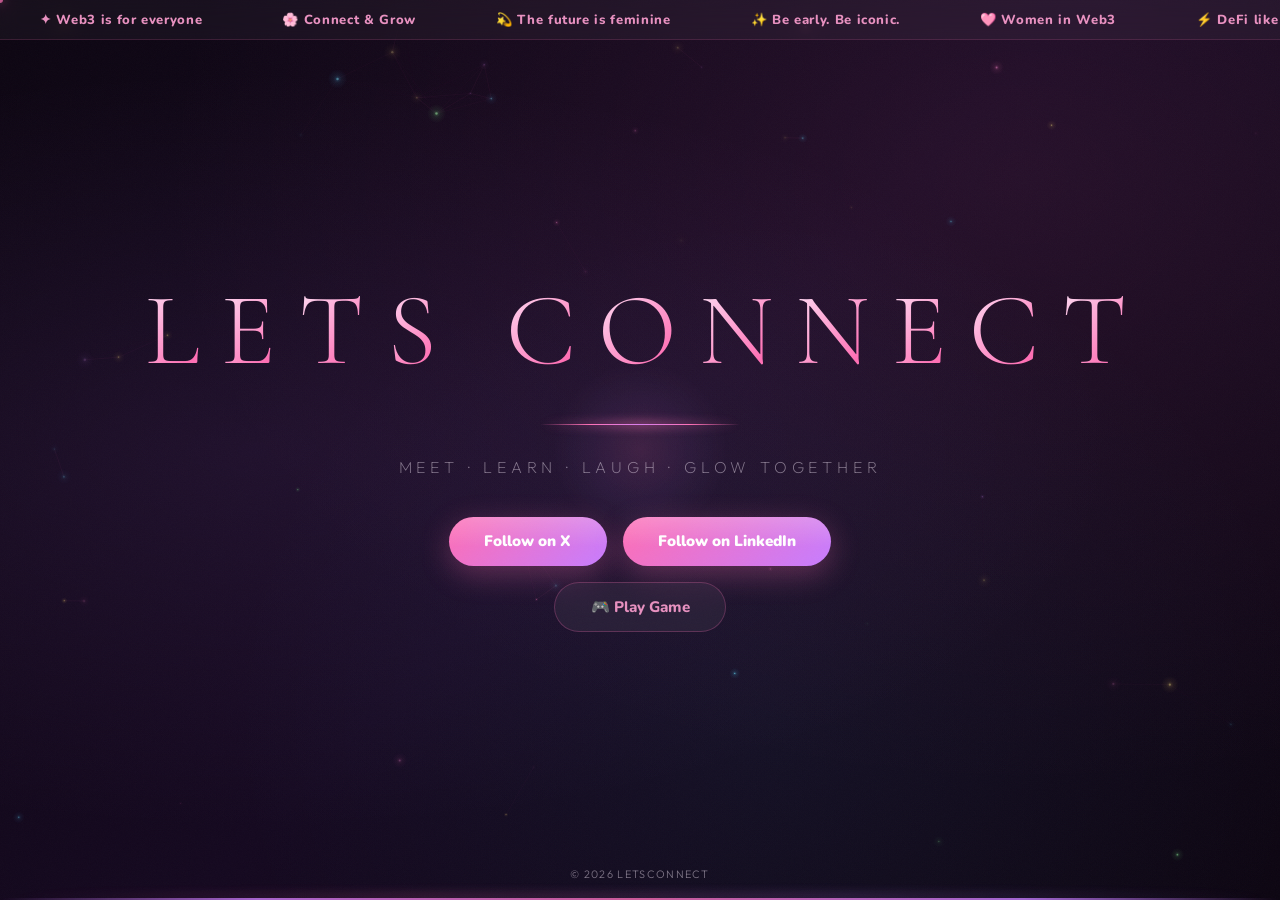
==== index.html @ 7c8306b0 "Add files via upload" ====
<!DOCTYPE html>
<html lang="en">
<head>
  <meta charset="UTF-8">
  <meta name="viewport" content="width=device-width, initial-scale=1.0">
  <title>LetsConnect — Meet, Learn, Laugh & Glow Together</title>
  <link rel="preconnect" href="https://fonts.googleapis.com">
  <link rel="preconnect" href="https://fonts.gstatic.com" crossorigin>
  <!-- Sadece kullanılan weight'ler yükleniyor: 12 → 6 font dosyası -->
  <link href="https://fonts.googleapis.com/css2?family=Cormorant+Garamond:wght@300;600&family=Nunito:wght@800;900&family=Outfit:wght@200;300&display=swap" rel="stylesheet">

  <link rel="icon" type="image/png" href="./favicon.png">
  <link rel="stylesheet" href="style.css">
</head>
<body>

<div class="cursor-glow" id="cursorGlow"></div>
<div class="cursor-dot" id="cursorDot"></div>

<div id="welcome-ticker"><div id="ticker-inner"></div></div>

<div class="bg-layer"></div>
<canvas class="particle-canvas" id="particleCanvas"></canvas>
<div class="grain-overlay"></div>

<div class="main-content">
  <div class="main-text" id="mainText" aria-label="Lets Connect"></div>
  <div class="divider"></div>
  <p class="tagline">Meet · Learn · Laugh · Glow Together</p>

  <div class="buttons-row">
    <a href="https://x.com/Letsconnectco" target="_blank" rel="noopener noreferrer" class="btn-main">Follow on X</a>
    <a href="https://www.linkedin.com/company/letsconnectco/" target="_blank" rel="noopener noreferrer" class="btn-main">Follow on LinkedIn</a>
  </div>

  <div class="buttons-row" style="margin-top:1rem;">
    <button class="btn-ghost" onclick="openGame()">🎮 Play Game</button>
  </div>


</div>

<div class="bottom-accent"></div>
<div class="footer">© 2026 LetsConnect</div>

<div class="popup-overlay" id="popupOverlay">
  <div class="popup-box" id="popupBox">
    <div class="popup-corner tl"></div>
    <div class="popup-corner tr"></div>
    <div class="popup-corner bl"></div>
    <div class="popup-corner br"></div>
    <div class="popup-initial" id="popupInitial"></div>
    <div class="popup-text" id="popupText"></div>
    <div class="popup-hint">click anywhere to close</div>
    <div class="popup-timer" id="popupTimer"></div>
  </div>
</div>


<!-- GAME MODAL -->
<div id="game-modal" style="display:none;position:fixed;inset:0;z-index:10000;background:rgba(0,0,0,0.95);backdrop-filter:blur(10px);align-items:center;justify-content:center;">
  <button onclick="closeGame()" style="position:absolute;top:1.5rem;right:1.5rem;background:rgba(255,110,180,0.15);border:1px solid rgba(255,110,180,0.3);color:#fff;width:44px;height:44px;border-radius:50%;font-size:1.2rem;cursor:pointer;z-index:10001;transition:background 0.2s;" onmouseover="this.style.background='rgba(255,110,180,0.4)'" onmouseout="this.style.background='rgba(255,110,180,0.15)'">✕</button>
  <iframe id="game-iframe" loading="lazy" style="border:none;border-radius:20px;box-shadow:0 0 60px rgba(255,110,180,0.2);width:420px;height:680px;max-width:95vw;max-height:90vh;"></iframe>
</div>

<script src="script.js" defer></script>

</body>
</html>
---- style.css ----
*, *::before, *::after { margin:0; padding:0; box-sizing:border-box; }

:root {
  --pink: #FF6EB4;
  --pink-glow: rgba(255,110,180,0.6);
  --purple: #C77DFF;
  --dark: #0d0612;
  --text: #fdf0ff;
  --text-dim: rgba(253,240,255,0.45);
}

html {
  height: 100%;
  /* iOS Safari bounce scroll engelle, layout kır */
  overscroll-behavior: none;
}

body {
  width: 100%; height: 100%;
  overflow: hidden;
  background: var(--dark);
  cursor: none;
  /* iOS Safari: tam yükseklik garantisi */
  min-height: 100dvh;
}

/* CURSOR */
.cursor-glow {
  position:fixed; width:175px; height:175px;
  border-radius:50%; pointer-events:none; z-index:100;
  background: radial-gradient(circle, rgba(255,110,180,0.12) 0%, rgba(199,125,255,0.05) 40%, transparent 70%);
  transform:translate(-50%,-50%);
  mix-blend-mode:screen;
}
.cursor-dot {
  position:fixed; width:6px; height:6px;
  border-radius:50%; pointer-events:none; z-index:101;
  background: var(--pink);
  transform:translate(-50%,-50%);
  box-shadow: 0 0 10px var(--pink-glow), 0 0 20px rgba(255,110,180,0.3);
}

/* TICKER */
#welcome-ticker {
  position:fixed; top:0; left:0; right:0;
  z-index:999; overflow:hidden; padding:10px 0;
  background:rgba(255,255,255,0.04);
  backdrop-filter:blur(10px);
  border-bottom:1px solid rgba(255,110,180,0.15);
  pointer-events:none;
}
#ticker-inner {
  display:inline-flex; white-space:nowrap;
  animation: tickerScroll 40s linear infinite;
  font-family:'Nunito',sans-serif; font-weight:800;
  font-size:0.82rem; letter-spacing:0.05em; color:#e891c0;
}
@keyframes tickerScroll {
  from { transform:translateX(0); }
  to   { transform:translateX(-50%); }
}

/* BACKGROUND */
.bg-layer {
  position:fixed; inset:0; z-index:0;
  background:
    radial-gradient(ellipse at 20% 50%, rgba(199,125,255,0.08) 0%, transparent 60%),
    radial-gradient(ellipse at 80% 20%, rgba(255,110,180,0.08) 0%, transparent 60%),
    radial-gradient(ellipse at 60% 80%, rgba(79,195,247,0.05) 0%, transparent 50%),
    linear-gradient(135deg, #0d0612 0%, #150920 50%, #0d0612 100%);
}
.grain-overlay {
  position:fixed; inset:0; z-index:5; pointer-events:none; opacity:0.025;
  background-image:url("data:image/svg+xml,%3Csvg viewBox='0 0 256 256' xmlns='http://www.w3.org/2000/svg'%3E%3Cfilter id='noise'%3E%3CfeTurbulence type='fractalNoise' baseFrequency='0.9' numOctaves='4' stitchTiles='stitch'/%3E%3C/filter%3E%3Crect width='100%25' height='100%25' filter='url(%23noise)'/%3E%3C/svg%3E");
  background-size:200px;
}
.particle-canvas {
  position:fixed; inset:0; z-index:2; pointer-events:none;
}

/* MAIN */
.main-content {
  position:relative; z-index:3;
  display:flex; flex-direction:column;
  align-items:center; justify-content:center;
  width:100%; height:100%; min-height:100dvh;
  padding:2rem;
}

/* LOGO */
.logo-container {
  margin-bottom:3.5rem;
  opacity:0;
  animation: logoFadeIn 2.5s cubic-bezier(0.23,1,0.32,1) 0.3s forwards;
  position:relative; overflow:hidden;
}
.logo-placeholder {
  font-family:'Cormorant Garamond',serif;
  font-weight:300;
  font-size:clamp(1.2rem,3vw,2rem);
  letter-spacing:0.5em;
  text-transform:uppercase;
  background: linear-gradient(135deg, #fdf0ff 0%, #FF6EB4 30%, #fdf0ff 60%, #C77DFF 100%);
  background-size:300% 300%;
  -webkit-background-clip:text; background-clip:text;
  -webkit-text-fill-color:transparent;
  animation: shimmer 6s linear infinite;
  filter: drop-shadow(0 0 30px rgba(255,110,180,0.25));
}
.logo-container::after {
  content:'';
  position:absolute; top:-50%; left:-80%; width:60%; height:200%;
  background: linear-gradient(105deg, transparent 40%, rgba(255,255,255,0.08) 50%, transparent 60%);
  animation: logoShine 6s ease-in-out 3s infinite;
  pointer-events:none;
}
@keyframes logoFadeIn {
  0%   { opacity:0; transform:translateY(-30px) scale(0.9); filter:blur(10px); }
  100% { opacity:1; transform:translateY(0) scale(1); filter:blur(0); }
}
@keyframes logoShine {
  0%,100% { left:-80%; }
  40%,60%  { left:150%; }
}
@keyframes shimmer {
  0%   { background-position:100% 100%; }
  100% { background-position:0% 0%; }
}

/* MAIN TEXT */
.main-text {
  display:flex; gap:clamp(0.3rem,1.2vw,0.9rem);
  margin-bottom:2rem;
  perspective:800px;
}
.main-letter {
  font-family:'Cormorant Garamond',serif;
  font-weight:300;
  font-size:clamp(2.8rem,8vw,7rem);
  letter-spacing:0.08em;
  color:transparent;
  opacity:0;
  transform:translateY(60px) rotateX(50deg) scale(0.5);
  animation: letterReveal 1s cubic-bezier(0.23,1,0.32,1) forwards,
             shimmer 6s linear infinite paused;
  position:relative; cursor:none; will-change:transform;
  transition: transform 0.2s cubic-bezier(0.23,1,0.32,1), text-shadow 0.3s ease;
  background: linear-gradient(135deg, #fdf0ff 0%, #FF6EB4 25%, #fdf0ff 50%, #C77DFF 75%, #fdf0ff 100%);
  background-size:300% 300%;
  -webkit-background-clip:text; background-clip:text;
  -webkit-text-fill-color:transparent;
}
.main-letter.space { width:clamp(0.8rem,3vw,2rem); }
@keyframes letterReveal {
  0%   { opacity:0; transform:translateY(60px) rotateX(50deg) scale(0.5); filter:blur(12px); }
  100% { opacity:1; transform:translateY(0) rotateX(0) scale(1); filter:blur(0); }
}
.letter-revealed {
  opacity:1; transform:translateY(0) rotateX(0) scale(1); filter:blur(0);
  animation: shimmer 6s linear infinite !important;
}
.letter-hover {
  -webkit-text-fill-color: #fdf0ff !important;
  text-shadow: 0 0 30px var(--pink-glow), 0 0 60px rgba(199,125,255,0.4), 0 0 100px rgba(255,110,180,0.2);
}

/* DIVIDER */
.divider {
  width:0; height:1px;
  background: linear-gradient(90deg, transparent, var(--pink), var(--purple), var(--pink), transparent);
  margin-bottom:2rem;
  animation: dividerExpand 1.5s cubic-bezier(0.23,1,0.32,1) 2.6s forwards;
  position:relative;
}
.divider::after {
  content:''; position:absolute; inset:-4px 0;
  background: linear-gradient(90deg, transparent, var(--pink-glow), transparent);
  filter:blur(4px); opacity:0;
  animation: dividerGlow 1.5s ease 2.8s forwards;
}
@keyframes dividerExpand { to { width:clamp(80px,18vw,200px); } }
@keyframes dividerGlow   { to { opacity:0.6; } }

/* TAGLINE */
.tagline {
  font-family:'Outfit',sans-serif; font-weight:200;
  font-size:clamp(0.75rem,1.5vw,1rem);
  color:var(--text-dim); letter-spacing:0.3em;
  text-transform:uppercase;
  opacity:0; transform:translateY(20px);
  animation: fadeUp 1.8s cubic-bezier(0.23,1,0.32,1) 3s forwards;
  margin-bottom:2.5rem;
}
@keyframes fadeUp { to { opacity:1; transform:translateY(0); } }

/* BUTTONS */
.buttons-row {
  display:flex; gap:1rem; flex-wrap:wrap; justify-content:center;
  opacity:0; transform:translateY(20px);
  animation: fadeUp 1.8s cubic-bezier(0.23,1,0.32,1) 3.5s forwards;
}
.btn-main {
  background: linear-gradient(135deg, #FF6EB4, #C77DFF);
  color:#fff; padding:0.9rem 2.2rem;
  border-radius:100px;
  font-family:'Nunito',sans-serif; font-weight:900; font-size:0.95rem;
  text-decoration:none; border:none; cursor:pointer;
  box-shadow: 0 8px 30px rgba(255,110,180,0.3);
  transition: transform 0.2s, box-shadow 0.2s;
  position:relative; overflow:hidden;
}
.btn-main::after {
  content:''; position:absolute; inset:0; border-radius:100px;
  background: linear-gradient(180deg, rgba(255,255,255,0.2) 0%, transparent 60%);
}
.btn-main:hover {
  transform:scale(1.06) translateY(-2px);
  box-shadow: 0 16px 40px rgba(255,110,180,0.45);
}


/* GHOST BUTTON */
.btn-ghost {
  background: rgba(255,255,255,0.05);
  backdrop-filter:blur(10px);
  color: #e891c0; padding:0.9rem 2.2rem;
  border-radius:100px; border:1px solid rgba(255,110,180,0.25);
  font-family:'Nunito',sans-serif; font-weight:800; font-size:0.95rem;
  cursor:pointer;
  transition: transform 0.2s, background 0.2s, border-color 0.2s;
}
.btn-ghost:hover {
  transform:scale(1.06) translateY(-2px);
  background:rgba(255,110,180,0.1);
  border-color:rgba(255,110,180,0.5);
}

/* WHO WE ARE */
.who-we-are {
  max-width:420px;
  margin-top:0.5rem;
  opacity:0; transform:translateY(20px);
  animation: fadeUp 1.8s cubic-bezier(0.23,1,0.32,1) 4s forwards;
  text-align:center;
}
.who-divider {
  width:30px; height:1px;
  background:linear-gradient(90deg,transparent,rgba(255,110,180,0.4),transparent);
  margin:0 auto 1.2rem;
}
.who-text {
  font-family:'Outfit',sans-serif; font-weight:300;
  font-size:clamp(0.78rem,1.4vw,0.9rem);
  color:rgba(253,240,255,0.4);
  line-height:1.9; letter-spacing:0.04em;
}

/* SOCIALS */
.socials {
  display:flex; gap:0.8rem; justify-content:center; margin-top:2rem;
  opacity:0; transform:translateY(20px);
  animation: fadeUp 1.8s cubic-bezier(0.23,1,0.32,1) 4.5s forwards;
}
.social-icon {
  width:40px; height:40px; border-radius:50%;
  background:rgba(255,255,255,0.05);
  backdrop-filter:blur(10px);
  border:1px solid rgba(255,110,180,0.2);
  display:flex; align-items:center; justify-content:center;
  color:#e891c0; text-decoration:none;
  transition:transform 0.2s, background 0.2s, box-shadow 0.2s;
}
.social-icon svg { width:16px; height:16px; }
.social-icon:hover {
  transform:scale(1.15) translateY(-3px);
  background:rgba(255,110,180,0.15);
  box-shadow:0 6px 20px rgba(255,110,180,0.3);
}

/* BOTTOM ACCENT */
.bottom-accent {
  position:fixed; bottom:0; left:0; right:0;
  height:2px; z-index:6;
  background: linear-gradient(90deg, transparent 0%, #C77DFF 20%, #FF6EB4 50%, #C77DFF 80%, transparent 100%);
  opacity:0; animation: fadeIn 2s ease 3.8s forwards;
}
.bottom-accent::after {
  content:''; position:absolute; inset:-3px 0 0 0;
  background: linear-gradient(90deg, transparent, rgba(255,110,180,0.4), rgba(199,125,255,0.4), transparent);
  filter:blur(6px);
}
@keyframes fadeIn { to { opacity:0.8; } }

/* FOOTER */
.footer {
  position:fixed; bottom:1.2rem; left:50%; transform:translateX(-50%);
  z-index:6; color:var(--text-dim); font-family:'Outfit',sans-serif;
  font-size:0.68rem; letter-spacing:0.12em; text-transform:uppercase;
  font-weight:300; white-space:nowrap;
}

/* POPUP */
.popup-overlay {
  position:fixed; inset:0; z-index:200;
  display:flex; align-items:center; justify-content:center;
  background:rgba(13,6,18,0); pointer-events:none;
  transition:background 0.4s ease;
}
.popup-overlay.active {
  pointer-events:auto;
  background:rgba(13,6,18,0.7);
  backdrop-filter:blur(8px);
}
.popup-overlay.closing {
  background:rgba(13,6,18,0);
  backdrop-filter:blur(0);
}
.popup-box {
  position:relative; max-width:460px; width:90%;
  padding:2.5rem 2.5rem 2rem; border-radius:20px;
  background: linear-gradient(135deg, rgba(30,12,45,0.95) 0%, rgba(20,8,35,0.98) 100%);
  border:1px solid rgba(255,110,180,0.2);
  box-shadow: 0 0 60px rgba(255,110,180,0.1), 0 25px 60px rgba(0,0,0,0.6), inset 0 1px 0 rgba(255,255,255,0.05);
  opacity:0; transform:translateY(30px) scale(0.9);
  transition: opacity 0.5s cubic-bezier(0.23,1,0.32,1), transform 0.5s cubic-bezier(0.23,1,0.32,1);
}
.popup-overlay.active .popup-box  { opacity:1; transform:translateY(0) scale(1); }
.popup-overlay.closing .popup-box { opacity:0; transform:translateY(-20px) scale(0.95); }
.popup-box::before {
  content:''; position:absolute; top:0; left:10%; right:10%; height:1px;
  background: linear-gradient(90deg, transparent, #FF6EB4, transparent);
}
.popup-corner {
  position:absolute; width:18px; height:18px;
  border-color:rgba(255,110,180,0.3); border-style:solid; opacity:0.6;
}
.popup-corner.tl { top:8px; left:8px;   border-width:1px 0 0 1px; }
.popup-corner.tr { top:8px; right:8px;  border-width:1px 1px 0 0; }
.popup-corner.bl { bottom:8px; left:8px;  border-width:0 0 1px 1px; }
.popup-corner.br { bottom:8px; right:8px; border-width:0 1px 1px 0; }
.popup-initial {
  font-family:'Cormorant Garamond',serif; font-weight:600;
  font-size:clamp(3.5rem,8vw,5rem); line-height:1; margin-bottom:0.8rem;
  background: linear-gradient(135deg, #fdf0ff 0%, #FF6EB4 40%, #fdf0ff 70%, #C77DFF 100%);
  background-size:200% 200%;
  -webkit-background-clip:text; background-clip:text; -webkit-text-fill-color:transparent;
  animation: shimmerPop 3s ease infinite;
}
@keyframes shimmerPop {
  0%,100% { background-position:0% 50%; }
  50%      { background-position:100% 50%; }
}
.popup-text {
  font-family:'Outfit',sans-serif; font-weight:300;
  font-size:clamp(0.95rem,2.5vw,1.15rem);
  color:var(--text); line-height:1.8; letter-spacing:0.02em; margin-bottom:1.5rem;
}
.popup-hint {
  font-family:'Outfit',sans-serif; font-weight:200;
  font-size:0.68rem; color:var(--text-dim);
  letter-spacing:0.2em; text-transform:uppercase; text-align:right;
}
.popup-timer {
  position:absolute; bottom:0; left:0; height:2px;
  background: linear-gradient(90deg, #FF6EB4, #C77DFF);
  border-radius:0 0 0 20px; width:100%; transform-origin:left;
  animation: timerShrink 4s linear forwards;
}
@keyframes timerShrink { from { transform:scaleX(1); } to { transform:scaleX(0); } }

/* BURST */
.burst-particle {
  position:fixed; width:4px; height:4px;
  border-radius:50%; pointer-events:none; z-index:99;
}

/* GAME OPEN — pause all animations */
.game-open * {
  animation-play-state: paused !important;
}

/* GAME OPEN — restore cursor visibility outside iframe */
.game-open,
.game-open body {
  cursor: default !important;
}

/* MOBILE */
@media (max-width:768px) {
  html, body { cursor:auto; }
  .cursor-glow, .cursor-dot { display:none; }
  .tagline { letter-spacing:0.15em; text-align:center; line-height:1.8; }
}

/* Animasyon azalt (erişilebilirlik) */
@media (prefers-reduced-motion: reduce) {
  *, *::before, *::after {
    animation-duration: 0.01ms !important;
    animation-delay: 0.01ms !important;
    animation-iteration-count: 1 !important;
    transition-duration: 0.01ms !important;
  }
}
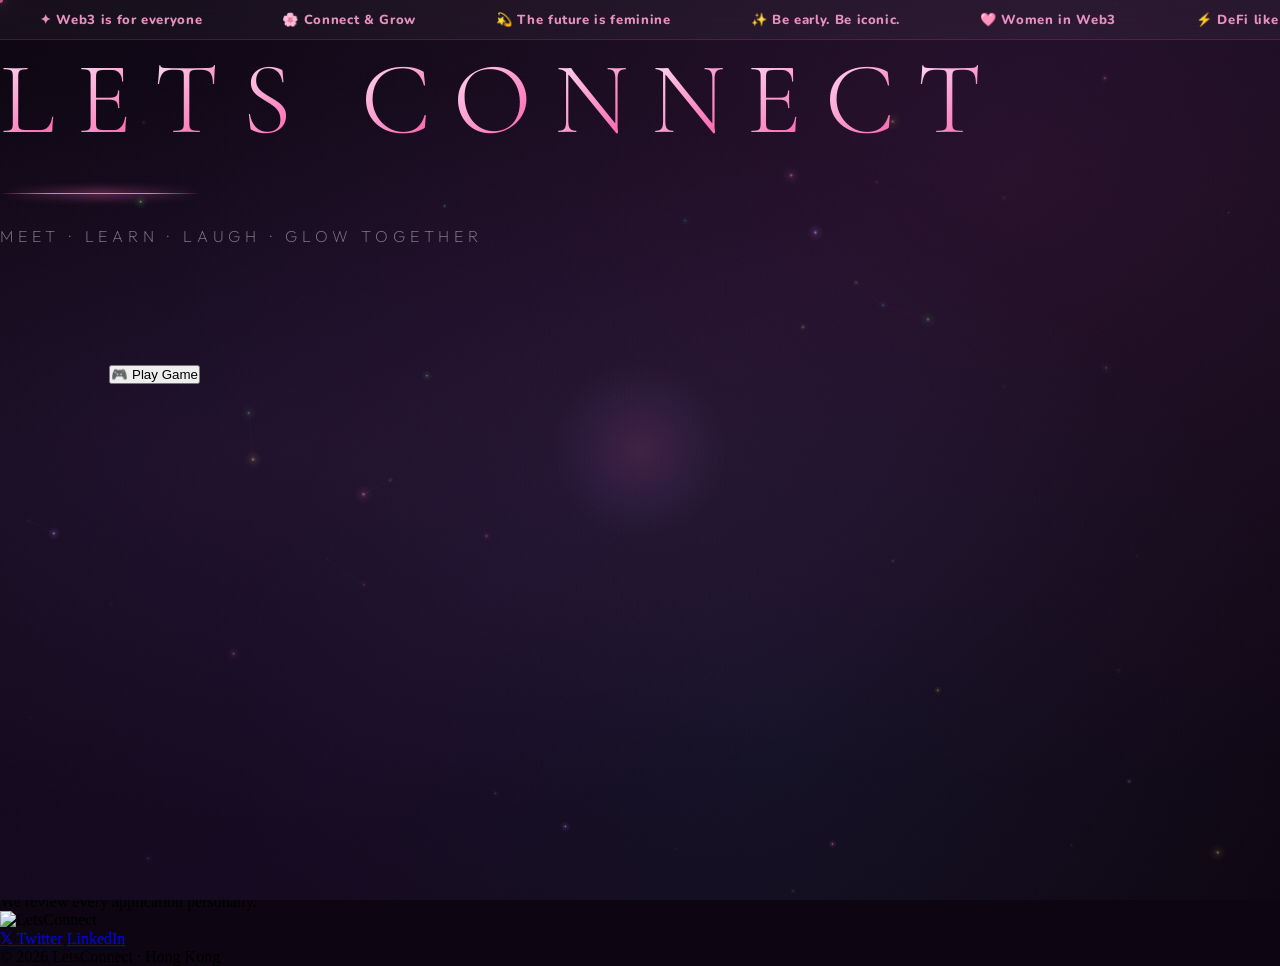
==== commit 36040228: "Add files via upload" ====
--- a/index.html
+++ b/index.html
@@ -6,9 +6,7 @@
   <title>LetsConnect — Meet, Learn, Laugh & Glow Together</title>
   <link rel="preconnect" href="https://fonts.googleapis.com">
   <link rel="preconnect" href="https://fonts.gstatic.com" crossorigin>
-  <!-- Sadece kullanılan weight'ler yükleniyor: 12 → 6 font dosyası -->
-  <link href="https://fonts.googleapis.com/css2?family=Cormorant+Garamond:wght@300;600&family=Nunito:wght@800;900&family=Outfit:wght@200;300&display=swap" rel="stylesheet">
-
+  <link href="https://fonts.googleapis.com/css2?family=Cormorant+Garamond:wght@300;600&family=Nunito:wght@800;900&family=Outfit:wght@200;300;400&display=swap" rel="stylesheet">
   <link rel="icon" type="image/png" href="./favicon.png">
   <link rel="stylesheet" href="style.css">
 </head>
@@ -17,32 +15,147 @@
 <div class="cursor-glow" id="cursorGlow"></div>
 <div class="cursor-dot" id="cursorDot"></div>
 
+<!-- TICKER -->
 <div id="welcome-ticker"><div id="ticker-inner"></div></div>
 
+<!-- NAVBAR -->
+<nav class="navbar" id="navbar">
+  <a class="nav-logo" href="#hero">
+    <img src="./renklilogo.png" alt="LetsConnect" class="nav-logo-img">
+  </a>
+  <div class="nav-links">
+    <a class="nav-link" href="#events">Events</a>
+    <a class="nav-link" href="#join">Join Us</a>
+    <a class="nav-link nav-x" href="https://x.com/Letsconnectco" target="_blank" rel="noopener noreferrer">𝕏</a>
+  </div>
+</nav>
+
+<!-- BG LAYERS -->
 <div class="bg-layer"></div>
 <canvas class="particle-canvas" id="particleCanvas"></canvas>
 <div class="grain-overlay"></div>
 
-<div class="main-content">
+<!-- ═══════════════ HERO ═══════════════ -->
+<section class="section hero-section" id="hero">
   <div class="main-text" id="mainText" aria-label="Lets Connect"></div>
   <div class="divider"></div>
   <p class="tagline">Meet · Learn · Laugh · Glow Together</p>
 
-  <div class="buttons-row">
-    <a href="https://x.com/Letsconnectco" target="_blank" rel="noopener noreferrer" class="btn-main">Follow on X</a>
-    <a href="https://www.linkedin.com/company/letsconnectco/" target="_blank" rel="noopener noreferrer" class="btn-main">Follow on LinkedIn</a>
-  </div>
-
-  <div class="buttons-row" style="margin-top:1rem;">
-    <button class="btn-ghost" onclick="openGame()">🎮 Play Game</button>
-  </div>
-
-
-</div>
-
-<div class="bottom-accent"></div>
-<div class="footer">© 2026 LetsConnect</div>
-
+  <div class="hero-stats">
+    <div class="stat-item">
+      <span class="stat-num">300+</span>
+      <span class="stat-label">Curated Members</span>
+    </div>
+    <div class="stat-sep"></div>
+    <div class="stat-item">
+      <span class="stat-num">3</span>
+      <span class="stat-label">Events in HK</span>
+    </div>
+    <div class="stat-sep"></div>
+    <div class="stat-item">
+      <span class="stat-num">🌏</span>
+      <span class="stat-label">Hong Kong Based</span>
+    </div>
+  </div>
+
+  <a class="scroll-down" href="#events">
+    <span>See our events</span>
+    <span class="scroll-arrow">↓</span>
+  </a>
+
+  <button onclick="openGame()" class="btn-apply" style="margin-top:1.5rem;opacity:0;transform:translateY(20px);animation:fadeUp 1.8s cubic-bezier(0.23,1,0.32,1) 4.2s forwards;">
+    🎮 Play Game
+  </button>
+</section>
+
+<!-- ═══════════════ EVENTS ═══════════════ -->
+<section class="section events-section" id="events">
+  <div class="section-inner">
+    <p class="section-label">Past Events</p>
+    <h2 class="section-title">We show up.<br><em>In real life.</em></h2>
+    <p class="section-sub">Three events in Hong Kong — real conversations, real connections, real glow. Every time.</p>
+
+    <div class="events-grid">
+
+      <a href="#" target="_blank" rel="noopener noreferrer" class="event-card">
+        <div class="event-card-inner">
+          <div class="event-num">01</div>
+          <div class="event-badge">🇭🇰 Hong Kong</div>
+          <div class="event-name">LetsConnect HK<br>Vol. 1</div>
+          <div class="event-footer">
+            <span class="event-date">2024</span>
+            <span class="event-cta">View on Luma →</span>
+          </div>
+        </div>
+        <div class="event-glow"></div>
+      </a>
+
+      <a href="#" target="_blank" rel="noopener noreferrer" class="event-card">
+        <div class="event-card-inner">
+          <div class="event-num">02</div>
+          <div class="event-badge">🇭🇰 Hong Kong</div>
+          <div class="event-name">LetsConnect HK<br>Vol. 2</div>
+          <div class="event-footer">
+            <span class="event-date">2024</span>
+            <span class="event-cta">View on Luma →</span>
+          </div>
+        </div>
+        <div class="event-glow"></div>
+      </a>
+
+      <a href="#" target="_blank" rel="noopener noreferrer" class="event-card">
+        <div class="event-card-inner">
+          <div class="event-num">03</div>
+          <div class="event-badge">🇭🇰 Hong Kong</div>
+          <div class="event-name">LetsConnect HK<br>Vol. 3</div>
+          <div class="event-footer">
+            <span class="event-date">2025</span>
+            <span class="event-cta">View on Luma →</span>
+          </div>
+        </div>
+        <div class="event-glow"></div>
+      </a>
+
+    </div>
+  </div>
+</section>
+
+<!-- ═══════════════ JOIN ═══════════════ -->
+<section class="section join-section" id="join">
+  <div class="section-inner join-inner">
+    <p class="section-label">Apply to Join</p>
+    <h2 class="section-title">Not for everyone.<br><em>Made for you.</em></h2>
+    <p class="section-sub">We don't build crowds. We build real connections.<br>Every member is handpicked. Apply and tell us who you are.</p>
+
+    <div class="join-pills">
+      <span class="pill">🌱 Growth-minded</span>
+      <span class="pill">💡 Web3 curious</span>
+      <span class="pill">🤝 Community first</span>
+      <span class="pill">✨ No fake energy</span>
+    </div>
+
+    <button onclick="openApply()" class="btn-apply">
+      Apply to Join
+      <span class="btn-arrow">→</span>
+    </button>
+
+    <p class="join-note">We review every application personally.</p>
+  </div>
+</section>
+
+<!-- FOOTER -->
+<footer class="site-footer">
+  <div class="footer-logo">
+    <img src="./renklilogo.png" alt="LetsConnect" class="footer-logo-img">
+  </div>
+  <div class="footer-links">
+    <a href="https://x.com/Letsconnectco" target="_blank" rel="noopener noreferrer">𝕏 Twitter</a>
+    <a href="https://www.linkedin.com/company/letsconnectco/" target="_blank" rel="noopener noreferrer">LinkedIn</a>
+  </div>
+  <p class="footer-copy">© 2026 LetsConnect · Hong Kong</p>
+</footer>
+
+<!-- POPUP -->
 <div class="popup-overlay" id="popupOverlay">
   <div class="popup-box" id="popupBox">
     <div class="popup-corner tl"></div>
@@ -56,14 +169,64 @@
   </div>
 </div>
 
+<!-- APPLY MODAL -->
+<div id="apply-modal" style="display:none;position:fixed;inset:0;z-index:10000;background:rgba(180,150,230,0.25);backdrop-filter:blur(16px);align-items:center;justify-content:center;">
+  <div class="apply-box" id="applyBox">
+    <button onclick="closeApply()" class="apply-close">✕</button>
+
+    <div id="apply-form-wrap">
+      <p class="section-label" style="margin-bottom:0.5rem;">Apply to Join</p>
+      <h3 style="font-family:'Cormorant Garamond',serif;font-weight:300;font-size:2rem;color:#2D1B4E;margin-bottom:0.4rem;">Tell us about you<em style="font-style:italic;background:linear-gradient(135deg,#8B5EC8,#C070E0);-webkit-background-clip:text;background-clip:text;-webkit-text-fill-color:transparent;">.</em></h3>
+      <p style="font-size:0.82rem;color:rgba(80,50,120,0.5);margin-bottom:1.8rem;font-weight:300;">We review every application personally.</p>
+
+      <form id="applyForm">
+        <input type="hidden" name="access_key" value="3c043984-34ed-41f3-9824-45b97fa40292">
+        <input type="hidden" name="subject" value="New LetsConnect Application">
+
+        <div class="apply-field">
+          <label class="apply-label">X Username</label>
+          <input type="text" name="x_username" placeholder="@username" class="apply-input" required>
+        </div>
+
+        <div class="apply-field">
+          <label class="apply-label">Email Address</label>
+          <input type="email" name="email" placeholder="you@example.com" class="apply-input" required>
+        </div>
+
+        <div class="apply-field">
+          <label class="apply-label">Tell us about yourself</label>
+          <textarea name="about" placeholder="Who are you, what do you do, why do you want to join?" class="apply-textarea" rows="3" required></textarea>
+        </div>
+
+        <div class="apply-field">
+          <label class="apply-label">Do you have Web3 experience?</label>
+          <div class="apply-toggle" id="web3Toggle">
+            <button type="button" class="toggle-btn active" id="toggleYes" onclick="setWeb3('Yes')">Yes</button>
+            <button type="button" class="toggle-btn" id="toggleNo" onclick="setWeb3('No')">No</button>
+          </div>
+          <input type="hidden" name="web3_experience" id="web3Value" value="Yes">
+        </div>
+
+        <button type="submit" class="btn-apply" style="width:100%;justify-content:center;margin-bottom:0;" id="applySubmitBtn">
+          Send Application <span class="btn-arrow">→</span>
+        </button>
+      </form>
+    </div>
+
+    <div id="apply-success" style="display:none;text-align:center;padding:2rem 0;">
+      <div style="font-size:3rem;margin-bottom:1rem;">🎉</div>
+      <h3 style="font-family:'Cormorant Garamond',serif;font-weight:300;font-size:2rem;color:#2D1B4E;margin-bottom:0.8rem;">Application sent!</h3>
+      <p style="font-size:0.9rem;color:rgba(80,50,120,0.6);font-weight:300;line-height:1.7;">We'll review your application and get back to you soon.<br>Stay glowing ✨</p>
+    </div>
+  </div>
+</div>
 
 <!-- GAME MODAL -->
 <div id="game-modal" style="display:none;position:fixed;inset:0;z-index:10000;background:rgba(0,0,0,0.95);backdrop-filter:blur(10px);align-items:center;justify-content:center;">
-  <button onclick="closeGame()" style="position:absolute;top:1.5rem;right:1.5rem;background:rgba(255,110,180,0.15);border:1px solid rgba(255,110,180,0.3);color:#fff;width:44px;height:44px;border-radius:50%;font-size:1.2rem;cursor:pointer;z-index:10001;transition:background 0.2s;" onmouseover="this.style.background='rgba(255,110,180,0.4)'" onmouseout="this.style.background='rgba(255,110,180,0.15)'">✕</button>
-  <iframe id="game-iframe" loading="lazy" style="border:none;border-radius:20px;box-shadow:0 0 60px rgba(255,110,180,0.2);width:420px;height:680px;max-width:95vw;max-height:90vh;"></iframe>
+  <button onclick="closeGame()" style="position:absolute;top:1.5rem;right:1.5rem;background:rgba(139,94,200,0.15);border:1px solid rgba(139,94,200,0.3);color:#fff;width:44px;height:44px;border-radius:50%;font-size:1.2rem;cursor:pointer;z-index:10001;transition:background 0.2s;">✕</button>
+  <iframe id="game-iframe" loading="lazy" style="border:none;border-radius:20px;box-shadow:0 0 60px rgba(139,94,200,0.2);width:420px;height:680px;max-width:95vw;max-height:90vh;"></iframe>
 </div>
 
 <script src="script.js" defer></script>
-
 </body>
 </html>
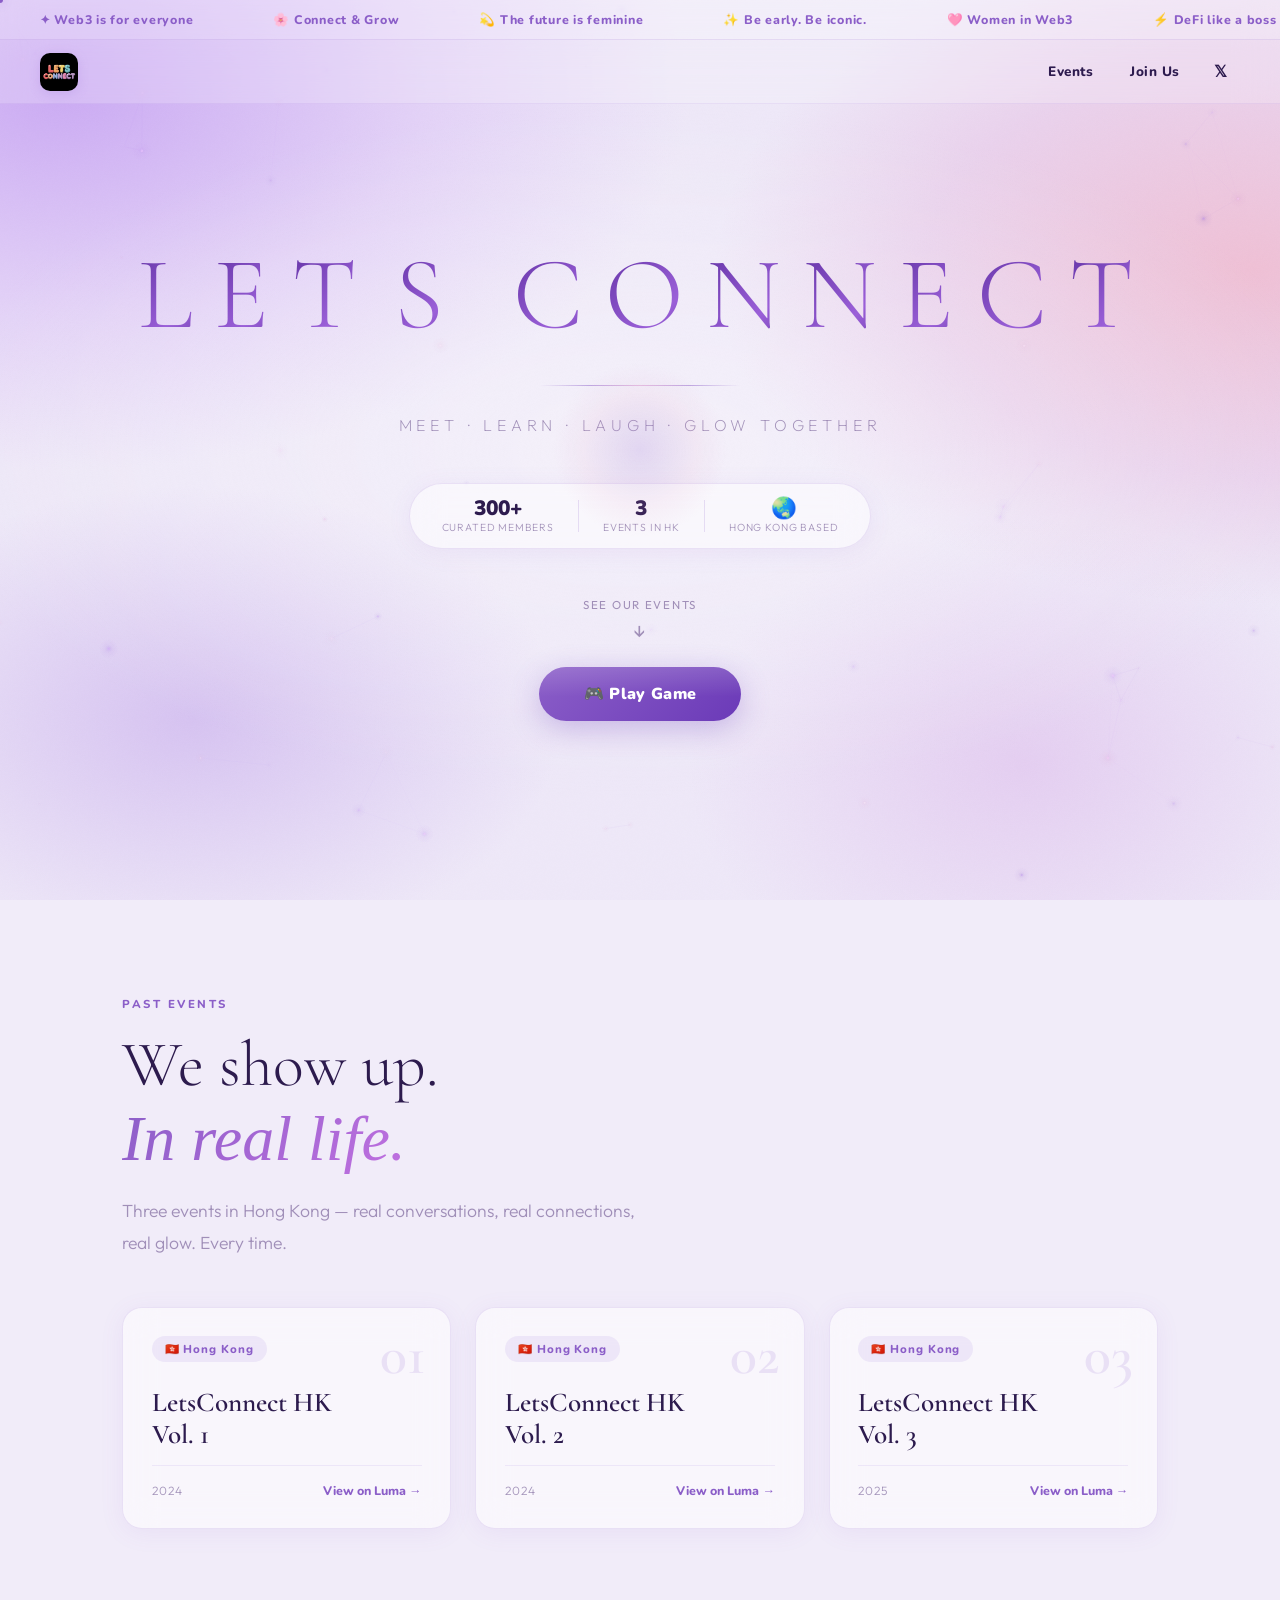
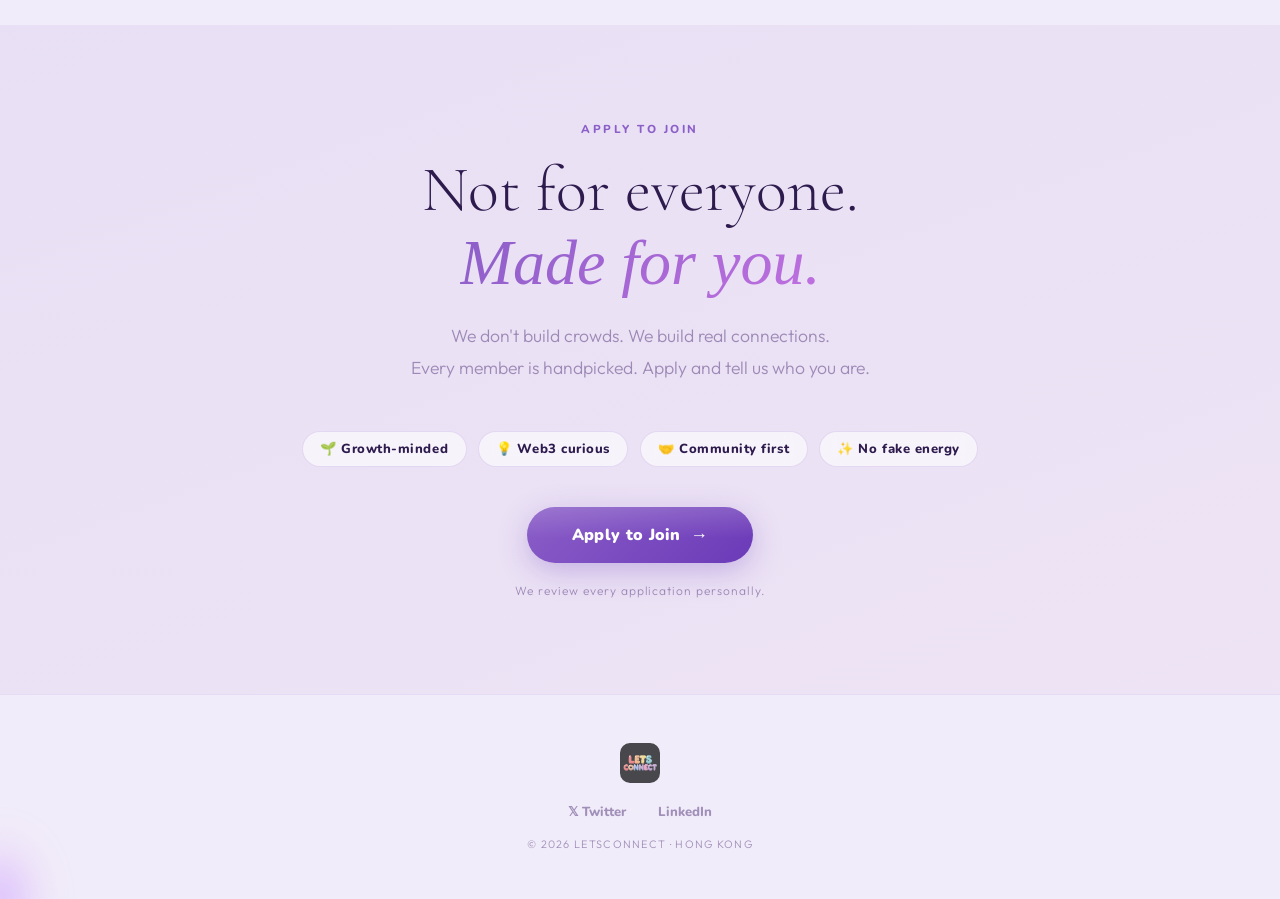
==== commit 105b0b97: "Add files via upload" ====
--- a/index.html
+++ b/index.html
@@ -170,7 +170,7 @@
 </div>
 
 <!-- APPLY MODAL -->
-<div id="apply-modal" style="display:none;position:fixed;inset:0;z-index:10000;background:rgba(180,150,230,0.25);backdrop-filter:blur(16px);align-items:center;justify-content:center;">
+<div id="apply-modal" style="display:none;position:fixed;inset:0;z-index:10000;background:rgba(180,150,230,0.25);align-items:center;justify-content:center;">
   <div class="apply-box" id="applyBox">
     <button onclick="closeApply()" class="apply-close">✕</button>
 
@@ -222,7 +222,7 @@
 </div>
 
 <!-- GAME MODAL -->
-<div id="game-modal" style="display:none;position:fixed;inset:0;z-index:10000;background:rgba(0,0,0,0.95);backdrop-filter:blur(10px);align-items:center;justify-content:center;">
+<div id="game-modal" style="display:none;position:fixed;inset:0;z-index:10000;background:rgba(0,0,0,0.95);align-items:center;justify-content:center;">
   <button onclick="closeGame()" style="position:absolute;top:1.5rem;right:1.5rem;background:rgba(139,94,200,0.15);border:1px solid rgba(139,94,200,0.3);color:#fff;width:44px;height:44px;border-radius:50%;font-size:1.2rem;cursor:pointer;z-index:10001;transition:background 0.2s;">✕</button>
   <iframe id="game-iframe" loading="lazy" style="border:none;border-radius:20px;box-shadow:0 0 60px rgba(139,94,200,0.2);width:420px;height:680px;max-width:95vw;max-height:90vh;"></iframe>
 </div>
--- a/style.css
+++ b/style.css
@@ -1,403 +1,567 @@
 *, *::before, *::after { margin:0; padding:0; box-sizing:border-box; }
 
 :root {
-  --pink: #FF6EB4;
-  --pink-glow: rgba(255,110,180,0.6);
-  --purple: #C77DFF;
-  --dark: #0d0612;
-  --text: #fdf0ff;
-  --text-dim: rgba(253,240,255,0.45);
-}
-
-html {
-  height: 100%;
-  /* iOS Safari bounce scroll engelle, layout kır */
-  overscroll-behavior: none;
-}
+  --bg-base:      #EEE8F8;
+  --violet:       #8B5EC8;
+  --violet-mid:   #A070E0;
+  --violet-soft:  #C9A8F0;
+  --lavender:     #E8DEFF;
+  --rose:         #E0A0C8;
+  --dark-text:    #2D1B4E;
+  --text-dim:     rgba(80,50,120,0.50);
+  --glow:         rgba(139,94,200,0.35);
+  --ticker-h:     40px;
+  --nav-h:        64px;
+}
+
+html { scroll-behavior: smooth; overscroll-behavior: none; }
 
 body {
-  width: 100%; height: 100%;
-  overflow: hidden;
-  background: var(--dark);
-  cursor: none;
-  /* iOS Safari: tam yükseklik garantisi */
-  min-height: 100dvh;
-}
-
-/* CURSOR */
+  width:100%;
+  overflow-x:hidden;
+  background: var(--bg-base);
+  font-family:'Outfit',sans-serif;
+}
+
+/* Cursor sadece mouse olan cihazlarda */
+@media (pointer: fine) {
+  body { cursor: none; }
+}
+
+/* ─── CURSOR ─────────────────────────────── */
 .cursor-glow {
   position:fixed; width:175px; height:175px;
-  border-radius:50%; pointer-events:none; z-index:100;
-  background: radial-gradient(circle, rgba(255,110,180,0.12) 0%, rgba(199,125,255,0.05) 40%, transparent 70%);
+  border-radius:50%; pointer-events:none; z-index:9999;
+  background: radial-gradient(circle,
+    rgba(139,94,200,0.18) 0%, rgba(224,160,200,0.10) 45%, transparent 70%);
   transform:translate(-50%,-50%);
-  mix-blend-mode:screen;
+  mix-blend-mode: normal;
 }
 .cursor-dot {
   position:fixed; width:6px; height:6px;
-  border-radius:50%; pointer-events:none; z-index:101;
-  background: var(--pink);
+  border-radius:50%; pointer-events:none; z-index:10000;
+  background: var(--violet);
   transform:translate(-50%,-50%);
-  box-shadow: 0 0 10px var(--pink-glow), 0 0 20px rgba(255,110,180,0.3);
-}
-
-/* TICKER */
+  box-shadow: 0 0 10px var(--glow);
+}
+
+/* ─── TICKER ─────────────────────────────── */
 #welcome-ticker {
   position:fixed; top:0; left:0; right:0;
-  z-index:999; overflow:hidden; padding:10px 0;
-  background:rgba(255,255,255,0.04);
-  backdrop-filter:blur(10px);
-  border-bottom:1px solid rgba(255,110,180,0.15);
+  height:var(--ticker-h);
+  z-index:998; overflow:hidden;
+  display:flex; align-items:center;
+  background: rgba(255,255,255,0.30);
+  backdrop-filter:blur(16px);
+  border-bottom:1px solid rgba(139,94,200,0.15);
   pointer-events:none;
 }
 #ticker-inner {
   display:inline-flex; white-space:nowrap;
   animation: tickerScroll 40s linear infinite;
   font-family:'Nunito',sans-serif; font-weight:800;
-  font-size:0.82rem; letter-spacing:0.05em; color:#e891c0;
+  font-size:0.78rem; letter-spacing:0.06em;
+  color: var(--violet);
 }
 @keyframes tickerScroll {
   from { transform:translateX(0); }
   to   { transform:translateX(-50%); }
 }
 
-/* BACKGROUND */
-.bg-layer {
-  position:fixed; inset:0; z-index:0;
+/* ─── NAVBAR ─────────────────────────────── */
+.navbar {
+  position:fixed;
+  top:var(--ticker-h); left:0; right:0;
+  height:var(--nav-h);
+  z-index:997;
+  display:flex; align-items:center; justify-content:space-between;
+  padding:0 2.5rem;
+  background: rgba(255,255,255,0.20);
+  backdrop-filter:blur(20px);
+  border-bottom:1px solid rgba(139,94,200,0.10);
+  transition: background 0.3s, box-shadow 0.3s;
+}
+.navbar.scrolled {
+  background: rgba(255,255,255,0.60);
+  box-shadow: 0 4px 30px rgba(139,94,200,0.08);
+}
+.nav-logo { display:flex; align-items:center; text-decoration:none; }
+.nav-logo-img {
+  height:38px; width:38px; object-fit:cover;
+  border-radius:10px;
+  box-shadow: 0 2px 12px rgba(139,94,200,0.20);
+}
+.nav-links { display:flex; align-items:center; gap:0.3rem; }
+.nav-link {
+  font-family:'Nunito',sans-serif; font-weight:800;
+  font-size:0.85rem; letter-spacing:0.04em;
+  color: var(--dark-text); text-decoration:none; cursor:pointer;
+  padding:0.45rem 1rem; border-radius:100px;
+  transition: background 0.2s, color 0.2s;
+}
+.nav-link:hover { background:rgba(139,94,200,0.10); color:var(--violet); }
+.nav-x { font-size:1rem; padding:0.45rem 0.8rem; }
+
+/* ─── BACKGROUND ─────────────────────────── */
+.bg-layer { position:fixed; inset:0; z-index:0; background:#EEE8F8; }
+.bg-layer::before {
+  content:''; position:absolute; inset:0;
   background:
-    radial-gradient(ellipse at 20% 50%, rgba(199,125,255,0.08) 0%, transparent 60%),
-    radial-gradient(ellipse at 80% 20%, rgba(255,110,180,0.08) 0%, transparent 60%),
-    radial-gradient(ellipse at 60% 80%, rgba(79,195,247,0.05) 0%, transparent 50%),
-    linear-gradient(135deg, #0d0612 0%, #150920 50%, #0d0612 100%);
+    radial-gradient(ellipse 75% 65% at 5% 10%, rgba(180,130,240,0.60) 0%, rgba(200,155,245,0.28) 38%, transparent 65%),
+    radial-gradient(ellipse 50% 45% at 15% 80%, rgba(160,110,225,0.30) 0%, transparent 58%);
+  animation: wave1 16s ease-in-out infinite alternate;
+}
+.bg-layer::after {
+  content:''; position:absolute; inset:0;
+  background:
+    radial-gradient(ellipse 68% 60% at 98% 30%, rgba(240,160,185,0.55) 0%, rgba(220,140,200,0.24) 38%, transparent 62%),
+    radial-gradient(ellipse 48% 50% at 80% 85%, rgba(200,130,220,0.25) 0%, transparent 55%);
+  animation: wave2 22s ease-in-out infinite alternate-reverse;
+}
+@keyframes wave1 {
+  0%  { opacity:.80; transform:translate(0,0) scale(1); }
+  33% { opacity:1;   transform:translate(14px,-12px) scale(1.04); }
+  66% { opacity:.85; transform:translate(-9px,14px) scale(0.97); }
+  100%{ opacity:.82; transform:translate(11px,-8px) scale(1.05); }
+}
+@keyframes wave2 {
+  0%  { opacity:.75; transform:translate(0,0) scale(1); }
+  33% { opacity:.95; transform:translate(-14px,9px) scale(1.03); }
+  66% { opacity:1;   transform:translate(11px,-12px) scale(0.98); }
+  100%{ opacity:.96; transform:translate(9px,-6px) scale(1.02); }
 }
 .grain-overlay {
-  position:fixed; inset:0; z-index:5; pointer-events:none; opacity:0.025;
+  position:fixed; inset:0; z-index:1; pointer-events:none;
+  background: radial-gradient(ellipse 80% 55% at 50% 50%, rgba(255,255,255,0.40) 0%, transparent 70%);
+}
+.grain-overlay::after {
+  content:''; position:absolute; inset:0; opacity:0.018;
   background-image:url("data:image/svg+xml,%3Csvg viewBox='0 0 256 256' xmlns='http://www.w3.org/2000/svg'%3E%3Cfilter id='noise'%3E%3CfeTurbulence type='fractalNoise' baseFrequency='0.9' numOctaves='4' stitchTiles='stitch'/%3E%3C/filter%3E%3Crect width='100%25' height='100%25' filter='url(%23noise)'/%3E%3C/svg%3E");
   background-size:200px;
 }
-.particle-canvas {
-  position:fixed; inset:0; z-index:2; pointer-events:none;
-}
-
-/* MAIN */
-.main-content {
-  position:relative; z-index:3;
+.particle-canvas { position:fixed; inset:0; z-index:2; pointer-events:none; }
+
+/* ─── SECTIONS ───────────────────────────── */
+.section { position:relative; z-index:3; width:100%; }
+
+/* ─── HERO ───────────────────────────────── */
+.hero-section {
+  min-height:100dvh;
   display:flex; flex-direction:column;
   align-items:center; justify-content:center;
-  width:100%; height:100%; min-height:100dvh;
-  padding:2rem;
-}
-
-/* LOGO */
-.logo-container {
-  margin-bottom:3.5rem;
-  opacity:0;
-  animation: logoFadeIn 2.5s cubic-bezier(0.23,1,0.32,1) 0.3s forwards;
-  position:relative; overflow:hidden;
-}
-.logo-placeholder {
-  font-family:'Cormorant Garamond',serif;
-  font-weight:300;
-  font-size:clamp(1.2rem,3vw,2rem);
-  letter-spacing:0.5em;
-  text-transform:uppercase;
-  background: linear-gradient(135deg, #fdf0ff 0%, #FF6EB4 30%, #fdf0ff 60%, #C77DFF 100%);
-  background-size:300% 300%;
-  -webkit-background-clip:text; background-clip:text;
-  -webkit-text-fill-color:transparent;
-  animation: shimmer 6s linear infinite;
-  filter: drop-shadow(0 0 30px rgba(255,110,180,0.25));
-}
-.logo-container::after {
-  content:'';
-  position:absolute; top:-50%; left:-80%; width:60%; height:200%;
-  background: linear-gradient(105deg, transparent 40%, rgba(255,255,255,0.08) 50%, transparent 60%);
-  animation: logoShine 6s ease-in-out 3s infinite;
-  pointer-events:none;
-}
-@keyframes logoFadeIn {
-  0%   { opacity:0; transform:translateY(-30px) scale(0.9); filter:blur(10px); }
-  100% { opacity:1; transform:translateY(0) scale(1); filter:blur(0); }
-}
-@keyframes logoShine {
-  0%,100% { left:-80%; }
-  40%,60%  { left:150%; }
-}
-@keyframes shimmer {
-  0%   { background-position:100% 100%; }
-  100% { background-position:0% 0%; }
-}
-
-/* MAIN TEXT */
+  padding: calc(var(--ticker-h) + var(--nav-h) + 2rem) 2rem 4rem;
+}
 .main-text {
   display:flex; gap:clamp(0.3rem,1.2vw,0.9rem);
-  margin-bottom:2rem;
-  perspective:800px;
+  margin-bottom:1.8rem; perspective:800px;
+  position:relative;
+}
+.letter-revealed {
+  opacity:1; transform:translateY(0) rotateX(0) scale(1); filter:blur(0);
+  animation: shimmerSoft 8s linear infinite !important;
 }
 .main-letter {
-  font-family:'Cormorant Garamond',serif;
-  font-weight:300;
-  font-size:clamp(2.8rem,8vw,7rem);
-  letter-spacing:0.08em;
-  color:transparent;
-  opacity:0;
+  font-family:'Cormorant Garamond',serif; font-weight:300;
+  font-size:clamp(2.8rem,8vw,7rem); letter-spacing:0.08em;
+  color:transparent; opacity:0;
   transform:translateY(60px) rotateX(50deg) scale(0.5);
   animation: letterReveal 1s cubic-bezier(0.23,1,0.32,1) forwards,
-             shimmer 6s linear infinite paused;
+             shimmerSoft 8s linear infinite paused;
   position:relative; cursor:none; will-change:transform;
-  transition: transform 0.2s cubic-bezier(0.23,1,0.32,1), text-shadow 0.3s ease;
-  background: linear-gradient(135deg, #fdf0ff 0%, #FF6EB4 25%, #fdf0ff 50%, #C77DFF 75%, #fdf0ff 100%);
+  transition: transform 0.2s cubic-bezier(0.23,1,0.32,1);
+  background: linear-gradient(135deg, #5B2D9E 0%, #9B60D8 22%, #3D1A80 42%, #A070E0 58%, #6B3AB8 78%, #4A1E8A 100%);
   background-size:300% 300%;
-  -webkit-background-clip:text; background-clip:text;
-  -webkit-text-fill-color:transparent;
+  -webkit-background-clip:text; background-clip:text; -webkit-text-fill-color:transparent;
 }
 .main-letter.space { width:clamp(0.8rem,3vw,2rem); }
+.main-letter.apostrophe { width:0; overflow:hidden; padding:0; margin:0; }
 @keyframes letterReveal {
   0%   { opacity:0; transform:translateY(60px) rotateX(50deg) scale(0.5); filter:blur(12px); }
   100% { opacity:1; transform:translateY(0) rotateX(0) scale(1); filter:blur(0); }
 }
 .letter-revealed {
   opacity:1; transform:translateY(0) rotateX(0) scale(1); filter:blur(0);
-  animation: shimmer 6s linear infinite !important;
+  animation: shimmerSoft 8s linear infinite !important;
+}
+@keyframes shimmerSoft {
+  0%   { background-position:100% 100%; }
+  100% { background-position:0% 0%; }
 }
 .letter-hover {
-  -webkit-text-fill-color: #fdf0ff !important;
-  text-shadow: 0 0 30px var(--pink-glow), 0 0 60px rgba(199,125,255,0.4), 0 0 100px rgba(255,110,180,0.2);
-}
-
-/* DIVIDER */
+  -webkit-text-fill-color:#3D1A80 !important;
+  text-shadow:0 0 28px rgba(139,94,200,0.45), 0 0 60px rgba(160,112,224,0.25);
+}
 .divider {
-  width:0; height:1px;
-  background: linear-gradient(90deg, transparent, var(--pink), var(--purple), var(--pink), transparent);
-  margin-bottom:2rem;
+  width:0; height:1px; margin-bottom:1.8rem;
+  background: linear-gradient(90deg, transparent, rgba(139,94,200,0.5), rgba(220,160,210,0.6), rgba(139,94,200,0.5), transparent);
   animation: dividerExpand 1.5s cubic-bezier(0.23,1,0.32,1) 2.6s forwards;
-  position:relative;
-}
-.divider::after {
-  content:''; position:absolute; inset:-4px 0;
-  background: linear-gradient(90deg, transparent, var(--pink-glow), transparent);
-  filter:blur(4px); opacity:0;
-  animation: dividerGlow 1.5s ease 2.8s forwards;
 }
 @keyframes dividerExpand { to { width:clamp(80px,18vw,200px); } }
-@keyframes dividerGlow   { to { opacity:0.6; } }
-
-/* TAGLINE */
 .tagline {
   font-family:'Outfit',sans-serif; font-weight:200;
-  font-size:clamp(0.75rem,1.5vw,1rem);
-  color:var(--text-dim); letter-spacing:0.3em;
-  text-transform:uppercase;
+  font-size:clamp(0.75rem,1.5vw,1rem); color:var(--text-dim);
+  letter-spacing:0.3em; text-transform:uppercase;
   opacity:0; transform:translateY(20px);
   animation: fadeUp 1.8s cubic-bezier(0.23,1,0.32,1) 3s forwards;
-  margin-bottom:2.5rem;
+  margin-bottom:3rem;
 }
 @keyframes fadeUp { to { opacity:1; transform:translateY(0); } }
 
-/* BUTTONS */
-.buttons-row {
-  display:flex; gap:1rem; flex-wrap:wrap; justify-content:center;
+.hero-stats {
+  display:flex; align-items:center; gap:1.5rem;
   opacity:0; transform:translateY(20px);
-  animation: fadeUp 1.8s cubic-bezier(0.23,1,0.32,1) 3.5s forwards;
-}
-.btn-main {
-  background: linear-gradient(135deg, #FF6EB4, #C77DFF);
-  color:#fff; padding:0.9rem 2.2rem;
-  border-radius:100px;
-  font-family:'Nunito',sans-serif; font-weight:900; font-size:0.95rem;
-  text-decoration:none; border:none; cursor:pointer;
-  box-shadow: 0 8px 30px rgba(255,110,180,0.3);
-  transition: transform 0.2s, box-shadow 0.2s;
-  position:relative; overflow:hidden;
-}
-.btn-main::after {
+  animation: fadeUp 1.8s cubic-bezier(0.23,1,0.32,1) 3.3s forwards;
+  background:rgba(255,255,255,0.50); backdrop-filter:blur(16px);
+  border:1px solid rgba(139,94,200,0.15); border-radius:100px;
+  padding:0.9rem 2rem; margin-bottom:3rem;
+  box-shadow:0 4px 24px rgba(139,94,200,0.08);
+}
+.stat-item { display:flex; flex-direction:column; align-items:center; gap:0.15rem; }
+.stat-num {
+  font-family:'Nunito',sans-serif; font-weight:900;
+  font-size:1.3rem; line-height:1; color:var(--dark-text);
+}
+.stat-label {
+  font-size:0.65rem; letter-spacing:0.08em;
+  text-transform:uppercase; color:var(--text-dim); font-weight:300;
+}
+.stat-sep { width:1px; height:32px; background:rgba(139,94,200,0.18); }
+
+.scroll-down {
+  opacity:0; transform:translateY(20px);
+  animation: fadeUp 1.8s cubic-bezier(0.23,1,0.32,1) 3.8s forwards;
+  display:flex; flex-direction:column; align-items:center; gap:0.4rem;
+  color:var(--text-dim); text-decoration:none;
+  font-size:0.72rem; letter-spacing:0.15em; text-transform:uppercase;
+  transition:color 0.2s;
+}
+.scroll-down:hover { color:var(--violet); }
+.scroll-arrow { font-size:1.2rem; animation:bounce 2s ease-in-out infinite; }
+@keyframes bounce { 0%,100%{transform:translateY(0)} 50%{transform:translateY(5px)} }
+
+/* ─── SECTION COMMON ─────────────────────── */
+.section-inner { max-width:1100px; margin:0 auto; padding:6rem 2rem; }
+.section-label {
+  font-size:0.72rem; letter-spacing:0.22em; text-transform:uppercase;
+  color:var(--violet); font-weight:800; font-family:'Nunito',sans-serif; margin-bottom:1rem;
+}
+.section-title {
+  font-family:'Cormorant Garamond',serif; font-weight:300;
+  font-size:clamp(2.5rem,5vw,4rem); line-height:1.15;
+  color:var(--dark-text); margin-bottom:1.2rem;
+}
+.section-title em {
+  font-style:italic;
+  background:linear-gradient(135deg,#8B5EC8,#C070E0);
+  -webkit-background-clip:text; background-clip:text; -webkit-text-fill-color:transparent;
+}
+.section-sub {
+  font-weight:300; font-size:clamp(0.95rem,1.8vw,1.1rem);
+  color:var(--text-dim); line-height:1.8; max-width:540px; margin-bottom:3rem;
+}
+
+/* ─── EVENTS ─────────────────────────────── */
+.events-section { background:rgba(255,255,255,0.18); }
+.events-grid {
+  display:grid; grid-template-columns:repeat(auto-fit,minmax(280px,1fr)); gap:1.5rem;
+}
+.event-card {
+  position:relative; text-decoration:none; display:block;
+  border-radius:20px; overflow:hidden;
+  background:rgba(255,255,255,0.55); backdrop-filter:blur(16px);
+  border:1px solid rgba(139,94,200,0.15);
+  transition:transform 0.3s cubic-bezier(0.23,1,0.32,1), box-shadow 0.3s;
+  box-shadow:0 4px 24px rgba(139,94,200,0.08);
+}
+.event-card:hover {
+  transform:translateY(-6px) scale(1.01);
+  box-shadow:0 16px 48px rgba(139,94,200,0.18);
+  border-color:rgba(139,94,200,0.30);
+}
+.event-card:hover .event-glow { opacity:1; }
+.event-glow {
+  position:absolute; inset:0; border-radius:20px;
+  background:radial-gradient(ellipse at 50% 0%, rgba(160,112,224,0.12) 0%, transparent 60%);
+  opacity:0; transition:opacity 0.3s; pointer-events:none;
+}
+.event-card-inner {
+  position:relative; z-index:1; padding:1.8rem;
+  display:flex; flex-direction:column; gap:0.8rem; min-height:220px;
+}
+.event-num {
+  font-family:'Cormorant Garamond',serif; font-weight:600;
+  font-size:3.5rem; line-height:1; color:rgba(139,94,200,0.15);
+  position:absolute; top:1.2rem; right:1.5rem; pointer-events:none;
+}
+.event-badge {
+  display:inline-flex; align-items:center;
+  font-size:0.72rem; font-weight:800; letter-spacing:0.08em;
+  font-family:'Nunito',sans-serif;
+  background:rgba(139,94,200,0.10); color:var(--violet);
+  padding:0.3rem 0.8rem; border-radius:100px; width:fit-content;
+}
+.event-name {
+  font-family:'Cormorant Garamond',serif; font-weight:600;
+  font-size:1.7rem; line-height:1.2; color:var(--dark-text); margin-top:auto;
+}
+.event-footer {
+  display:flex; align-items:center; justify-content:space-between;
+  padding-top:1rem; border-top:1px solid rgba(139,94,200,0.10);
+}
+.event-date { font-size:0.75rem; color:var(--text-dim); font-weight:300; letter-spacing:0.08em; }
+.event-cta { font-size:0.78rem; font-weight:800; font-family:'Nunito',sans-serif; color:var(--violet); }
+
+/* ─── JOIN ───────────────────────────────── */
+.join-section { background:linear-gradient(160deg, rgba(139,94,200,0.06) 0%, rgba(224,160,200,0.06) 100%); }
+.join-inner { display:flex; flex-direction:column; align-items:center; text-align:center; }
+.join-inner .section-sub { margin-left:auto; margin-right:auto; }
+.join-pills { display:flex; flex-wrap:wrap; gap:0.7rem; justify-content:center; margin-bottom:2.5rem; }
+.pill {
+  font-family:'Nunito',sans-serif; font-weight:800; font-size:0.82rem; letter-spacing:0.04em;
+  background:rgba(255,255,255,0.60); backdrop-filter:blur(10px);
+  border:1px solid rgba(139,94,200,0.18); color:var(--dark-text);
+  padding:0.5rem 1.1rem; border-radius:100px;
+}
+.btn-apply {
+  display:inline-flex; align-items:center; gap:0.6rem;
+  background:linear-gradient(135deg,#8B5EC8,#6B3AB8);
+  color:#fff; font-family:'Nunito',sans-serif; font-weight:900;
+  font-size:1rem; letter-spacing:0.02em; text-decoration:none;
+  padding:1rem 2.8rem; border-radius:100px; border:none; outline:none;
+  box-shadow:0 8px 30px rgba(107,58,184,0.30);
+  transition:transform 0.2s, box-shadow 0.2s;
+  margin-bottom:1.2rem; position:relative; overflow:hidden; cursor:pointer;
+}
+.btn-apply::before {
   content:''; position:absolute; inset:0; border-radius:100px;
-  background: linear-gradient(180deg, rgba(255,255,255,0.2) 0%, transparent 60%);
-}
-.btn-main:hover {
-  transform:scale(1.06) translateY(-2px);
-  box-shadow: 0 16px 40px rgba(255,110,180,0.45);
-}
-
-
-/* GHOST BUTTON */
-.btn-ghost {
-  background: rgba(255,255,255,0.05);
-  backdrop-filter:blur(10px);
-  color: #e891c0; padding:0.9rem 2.2rem;
-  border-radius:100px; border:1px solid rgba(255,110,180,0.25);
-  font-family:'Nunito',sans-serif; font-weight:800; font-size:0.95rem;
-  cursor:pointer;
-  transition: transform 0.2s, background 0.2s, border-color 0.2s;
-}
-.btn-ghost:hover {
-  transform:scale(1.06) translateY(-2px);
-  background:rgba(255,110,180,0.1);
-  border-color:rgba(255,110,180,0.5);
-}
-
-/* WHO WE ARE */
-.who-we-are {
-  max-width:420px;
-  margin-top:0.5rem;
-  opacity:0; transform:translateY(20px);
-  animation: fadeUp 1.8s cubic-bezier(0.23,1,0.32,1) 4s forwards;
-  text-align:center;
-}
-.who-divider {
-  width:30px; height:1px;
-  background:linear-gradient(90deg,transparent,rgba(255,110,180,0.4),transparent);
-  margin:0 auto 1.2rem;
-}
-.who-text {
-  font-family:'Outfit',sans-serif; font-weight:300;
-  font-size:clamp(0.78rem,1.4vw,0.9rem);
-  color:rgba(253,240,255,0.4);
-  line-height:1.9; letter-spacing:0.04em;
-}
-
-/* SOCIALS */
-.socials {
-  display:flex; gap:0.8rem; justify-content:center; margin-top:2rem;
-  opacity:0; transform:translateY(20px);
-  animation: fadeUp 1.8s cubic-bezier(0.23,1,0.32,1) 4.5s forwards;
-}
-.social-icon {
-  width:40px; height:40px; border-radius:50%;
-  background:rgba(255,255,255,0.05);
-  backdrop-filter:blur(10px);
-  border:1px solid rgba(255,110,180,0.2);
+  background:linear-gradient(180deg,rgba(255,255,255,0.15) 0%,transparent 55%);
+}
+.btn-apply:hover { transform:scale(1.05) translateY(-2px); box-shadow:0 16px 40px rgba(107,58,184,0.38); }
+.btn-arrow { font-size:1.1rem; }
+.join-note { font-size:0.75rem; color:var(--text-dim); font-weight:300; letter-spacing:0.08em; }
+
+/* ─── FOOTER ─────────────────────────────── */
+.site-footer {
+  position:relative; z-index:3;
+  display:flex; flex-direction:column; align-items:center; gap:1rem;
+  padding:3rem 2rem;
+  border-top:1px solid rgba(139,94,200,0.12);
+  background:rgba(255,255,255,0.20);
+}
+.footer-logo-img { height:40px; width:40px; object-fit:cover; border-radius:10px; opacity:0.7; }
+.footer-links { display:flex; gap:2rem; }
+.footer-links a {
+  font-family:'Nunito',sans-serif; font-weight:800; font-size:0.82rem;
+  color:var(--text-dim); text-decoration:none; transition:color 0.2s;
+}
+.footer-links a:hover { color:var(--violet); }
+.footer-copy { font-size:0.68rem; letter-spacing:0.12em; text-transform:uppercase; color:var(--text-dim); font-weight:300; }
+
+/* ─── POPUP ──────────────────────────────── */
+.popup-overlay {
+  position:fixed; inset:0; z-index:500;
   display:flex; align-items:center; justify-content:center;
-  color:#e891c0; text-decoration:none;
-  transition:transform 0.2s, background 0.2s, box-shadow 0.2s;
-}
-.social-icon svg { width:16px; height:16px; }
-.social-icon:hover {
-  transform:scale(1.15) translateY(-3px);
-  background:rgba(255,110,180,0.15);
-  box-shadow:0 6px 20px rgba(255,110,180,0.3);
-}
-
-/* BOTTOM ACCENT */
-.bottom-accent {
-  position:fixed; bottom:0; left:0; right:0;
-  height:2px; z-index:6;
-  background: linear-gradient(90deg, transparent 0%, #C77DFF 20%, #FF6EB4 50%, #C77DFF 80%, transparent 100%);
-  opacity:0; animation: fadeIn 2s ease 3.8s forwards;
-}
-.bottom-accent::after {
-  content:''; position:absolute; inset:-3px 0 0 0;
-  background: linear-gradient(90deg, transparent, rgba(255,110,180,0.4), rgba(199,125,255,0.4), transparent);
-  filter:blur(6px);
-}
-@keyframes fadeIn { to { opacity:0.8; } }
-
-/* FOOTER */
-.footer {
-  position:fixed; bottom:1.2rem; left:50%; transform:translateX(-50%);
-  z-index:6; color:var(--text-dim); font-family:'Outfit',sans-serif;
-  font-size:0.68rem; letter-spacing:0.12em; text-transform:uppercase;
-  font-weight:300; white-space:nowrap;
-}
-
-/* POPUP */
-.popup-overlay {
-  position:fixed; inset:0; z-index:200;
-  display:flex; align-items:center; justify-content:center;
-  background:rgba(13,6,18,0); pointer-events:none;
+  background:rgba(180,150,230,0); pointer-events:none;
   transition:background 0.4s ease;
 }
-.popup-overlay.active {
-  pointer-events:auto;
-  background:rgba(13,6,18,0.7);
-  backdrop-filter:blur(8px);
-}
-.popup-overlay.closing {
-  background:rgba(13,6,18,0);
-  backdrop-filter:blur(0);
-}
+.popup-overlay.active { pointer-events:auto; background:rgba(180,150,230,0.20); backdrop-filter:blur(16px); }
+.popup-overlay.closing { background:rgba(180,150,230,0); backdrop-filter:blur(0); }
 .popup-box {
   position:relative; max-width:460px; width:90%;
   padding:2.5rem 2.5rem 2rem; border-radius:20px;
-  background: linear-gradient(135deg, rgba(30,12,45,0.95) 0%, rgba(20,8,35,0.98) 100%);
-  border:1px solid rgba(255,110,180,0.2);
-  box-shadow: 0 0 60px rgba(255,110,180,0.1), 0 25px 60px rgba(0,0,0,0.6), inset 0 1px 0 rgba(255,255,255,0.05);
+  background:rgba(255,255,255,0.80); backdrop-filter:blur(24px);
+  border:1px solid rgba(139,94,200,0.20);
+  box-shadow:0 8px 40px rgba(139,94,200,0.15), 0 25px 60px rgba(180,140,220,0.10);
   opacity:0; transform:translateY(30px) scale(0.9);
-  transition: opacity 0.5s cubic-bezier(0.23,1,0.32,1), transform 0.5s cubic-bezier(0.23,1,0.32,1);
+  transition:opacity 0.5s cubic-bezier(0.23,1,0.32,1), transform 0.5s cubic-bezier(0.23,1,0.32,1);
 }
 .popup-overlay.active .popup-box  { opacity:1; transform:translateY(0) scale(1); }
 .popup-overlay.closing .popup-box { opacity:0; transform:translateY(-20px) scale(0.95); }
 .popup-box::before {
   content:''; position:absolute; top:0; left:10%; right:10%; height:1px;
-  background: linear-gradient(90deg, transparent, #FF6EB4, transparent);
-}
-.popup-corner {
-  position:absolute; width:18px; height:18px;
-  border-color:rgba(255,110,180,0.3); border-style:solid; opacity:0.6;
-}
-.popup-corner.tl { top:8px; left:8px;   border-width:1px 0 0 1px; }
-.popup-corner.tr { top:8px; right:8px;  border-width:1px 1px 0 0; }
+  background:linear-gradient(90deg,transparent,rgba(139,94,200,0.40),transparent);
+}
+.popup-corner { position:absolute; width:18px; height:18px; border-color:rgba(139,94,200,0.25); border-style:solid; opacity:0.6; }
+.popup-corner.tl { top:8px; left:8px;    border-width:1px 0 0 1px; }
+.popup-corner.tr { top:8px; right:8px;   border-width:1px 1px 0 0; }
 .popup-corner.bl { bottom:8px; left:8px;  border-width:0 0 1px 1px; }
 .popup-corner.br { bottom:8px; right:8px; border-width:0 1px 1px 0; }
 .popup-initial {
   font-family:'Cormorant Garamond',serif; font-weight:600;
   font-size:clamp(3.5rem,8vw,5rem); line-height:1; margin-bottom:0.8rem;
-  background: linear-gradient(135deg, #fdf0ff 0%, #FF6EB4 40%, #fdf0ff 70%, #C77DFF 100%);
-  background-size:200% 200%;
+  background:linear-gradient(135deg,#5B2D9E,#A070E0,#8B5EC8); background-size:200% 200%;
   -webkit-background-clip:text; background-clip:text; -webkit-text-fill-color:transparent;
-  animation: shimmerPop 3s ease infinite;
-}
-@keyframes shimmerPop {
-  0%,100% { background-position:0% 50%; }
-  50%      { background-position:100% 50%; }
-}
+  animation:shimmerPop 4s ease infinite;
+}
+@keyframes shimmerPop { 0%,100%{background-position:0% 50%} 50%{background-position:100% 50%} }
 .popup-text {
   font-family:'Outfit',sans-serif; font-weight:300;
-  font-size:clamp(0.95rem,2.5vw,1.15rem);
-  color:var(--text); line-height:1.8; letter-spacing:0.02em; margin-bottom:1.5rem;
-}
-.popup-hint {
-  font-family:'Outfit',sans-serif; font-weight:200;
-  font-size:0.68rem; color:var(--text-dim);
-  letter-spacing:0.2em; text-transform:uppercase; text-align:right;
-}
+  font-size:clamp(0.95rem,2.5vw,1.1rem); color:#3D1A70; line-height:1.8; margin-bottom:1.5rem;
+}
+.popup-hint { font-size:0.68rem; color:rgba(90,50,140,0.40); letter-spacing:0.2em; text-transform:uppercase; text-align:right; font-weight:300; }
 .popup-timer {
   position:absolute; bottom:0; left:0; height:2px;
-  background: linear-gradient(90deg, #FF6EB4, #C77DFF);
+  background:linear-gradient(90deg,#8B5EC8,#E0A0C8,#8B5EC8);
   border-radius:0 0 0 20px; width:100%; transform-origin:left;
-  animation: timerShrink 4s linear forwards;
-}
-@keyframes timerShrink { from { transform:scaleX(1); } to { transform:scaleX(0); } }
-
-/* BURST */
-.burst-particle {
-  position:fixed; width:4px; height:4px;
-  border-radius:50%; pointer-events:none; z-index:99;
-}
-
-/* GAME OPEN — pause all animations */
-.game-open * {
-  animation-play-state: paused !important;
-}
-
-/* GAME OPEN — restore cursor visibility outside iframe */
-.game-open,
-.game-open body {
-  cursor: default !important;
-}
-
-/* MOBILE */
+  animation:timerShrink 4s linear forwards;
+}
+@keyframes timerShrink { from{transform:scaleX(1)} to{transform:scaleX(0)} }
+
+/* ─── APPLY MODAL ────────────────────────── */
+.apply-box {
+  position:relative; width:90%; max-width:480px;
+  background:rgba(255,255,255,0.85); backdrop-filter:blur(24px);
+  border:1px solid rgba(139,94,200,0.20); border-radius:24px;
+  padding:2.5rem; box-shadow:0 8px 40px rgba(139,94,200,0.18);
+  max-height:90vh; overflow-y:auto;
+  animation: applyIn 0.4s cubic-bezier(0.23,1,0.32,1) forwards;
+}
+@keyframes applyIn {
+  from { opacity:0; transform:translateY(30px) scale(0.95); }
+  to   { opacity:1; transform:translateY(0) scale(1); }
+}
+.apply-close {
+  position:absolute; top:1.2rem; right:1.2rem;
+  background:rgba(139,94,200,0.10); border:1px solid rgba(139,94,200,0.20);
+  color:#8B5EC8; width:36px; height:36px; border-radius:50%;
+  font-size:1rem; cursor:pointer; transition:background 0.2s;
+}
+.apply-close:hover { background:rgba(139,94,200,0.20); }
+.apply-field { display:flex; flex-direction:column; gap:0.4rem; margin-bottom:1.2rem; }
+.apply-label { font-size:0.75rem; font-weight:800; font-family:'Nunito',sans-serif; letter-spacing:0.06em; text-transform:uppercase; color:rgba(80,50,120,0.6); }
+.apply-input {
+  width:100%; padding:0.75rem 1rem; border-radius:12px;
+  border:1.5px solid rgba(139,94,200,0.20);
+  background:rgba(255,255,255,0.70); color:#2D1B4E;
+  font-family:'Outfit',sans-serif; font-size:0.95rem; font-weight:300;
+  outline:none; transition:border-color 0.2s, box-shadow 0.2s;
+}
+.apply-input:focus { border-color:rgba(139,94,200,0.50); box-shadow:0 0 0 3px rgba(139,94,200,0.10); }
+.apply-textarea {
+  width:100%; padding:0.75rem 1rem; border-radius:12px;
+  border:1.5px solid rgba(139,94,200,0.20);
+  background:rgba(255,255,255,0.70); color:#2D1B4E;
+  font-family:'Outfit',sans-serif; font-size:0.95rem; font-weight:300;
+  outline:none; resize:none; transition:border-color 0.2s, box-shadow 0.2s;
+}
+.apply-textarea:focus { border-color:rgba(139,94,200,0.50); box-shadow:0 0 0 3px rgba(139,94,200,0.10); }
+.apply-toggle { display:flex; gap:0.5rem; }
+.toggle-btn {
+  flex:1; padding:0.6rem; border-radius:10px;
+  border:1.5px solid rgba(139,94,200,0.20);
+  background:transparent; color:rgba(80,50,120,0.5);
+  font-family:'Nunito',sans-serif; font-weight:800; font-size:0.85rem;
+  cursor:pointer; transition:all 0.2s;
+}
+.toggle-btn.active {
+  background:linear-gradient(135deg,#8B5EC8,#6B3AB8);
+  border-color:transparent; color:#fff;
+  box-shadow:0 4px 16px rgba(107,58,184,0.25);
+}
+
+/* ─── MODALS ─────────────────────────────── */
+#apply-modal { backdrop-filter: blur(16px); }
+#game-modal  { backdrop-filter: blur(10px); }
+.burst-particle { position:fixed; width:4px; height:4px; border-radius:50%; pointer-events:none; z-index:99; }
+
+/* ─── GAME ───────────────────────────────── */
+.game-open * { animation-play-state:paused !important; }
+.game-open, .game-open body { cursor:default !important; }
+
+/* ─── MOBILE ─────────────────────────────── */
 @media (max-width:768px) {
   html, body { cursor:auto; }
   .cursor-glow, .cursor-dot { display:none; }
-  .tagline { letter-spacing:0.15em; text-align:center; line-height:1.8; }
-}
-
-/* Animasyon azalt (erişilebilirlik) */
-@media (prefers-reduced-motion: reduce) {
-  *, *::before, *::after {
-    animation-duration: 0.01ms !important;
-    animation-delay: 0.01ms !important;
-    animation-iteration-count: 1 !important;
-    transition-duration: 0.01ms !important;
+
+  /* NAVBAR */
+  .navbar { padding:0 1.2rem; }
+  .nav-logo-img { height:32px; width:32px; }
+  .nav-link { font-size:0.78rem; padding:0.4rem 0.7rem; }
+
+  /* HERO */
+  .hero-section { padding: calc(var(--ticker-h) + var(--nav-h) + 1rem) 1.2rem 3rem; }
+  .main-text { gap:clamp(0.15rem,0.8vw,0.5rem); margin-bottom:1.2rem; }
+  .main-letter { font-size:clamp(2rem,11vw,4rem); }
+  .tagline { font-size:0.72rem; letter-spacing:0.12em; text-align:center; line-height:1.8; margin-bottom:2rem; }
+
+  /* STATS */
+  .hero-stats { flex-direction:column; gap:0.6rem; border-radius:20px; padding:1rem 1.5rem; margin-bottom:2rem; }
+  .stat-sep { width:60px; height:1px; }
+  .stat-num { font-size:1.1rem; }
+
+  /* BUTONLAR */
+  .btn-apply { padding:0.85rem 2rem; font-size:0.9rem; width:100%; justify-content:center; box-sizing:border-box; }
+  .scroll-down { margin-bottom:0.5rem; }
+
+  /* SECTIONS */
+  .section-inner { padding:4rem 1.2rem; }
+  .section-title { font-size:clamp(1.8rem,7vw,2.8rem); }
+  .section-sub { font-size:0.9rem; }
+
+  /* EVENTS */
+  .events-grid { grid-template-columns:1fr; gap:1rem; }
+  .event-card-inner { padding:1.4rem; min-height:180px; }
+  .event-name { font-size:1.4rem; }
+  /* Hover efektleri mobilde kapalı - parmakla hover olmaz */
+  .event-card:hover { transform:none; box-shadow:0 4px 24px rgba(139,94,200,0.08); }
+  .event-card:active { transform:translateY(-3px); box-shadow:0 8px 32px rgba(139,94,200,0.15); }
+
+  /* JOIN */
+  .join-pills { gap:0.5rem; }
+  .pill { font-size:0.75rem; padding:0.4rem 0.9rem; }
+
+  /* FOOTER */
+  .site-footer { padding:2rem 1.2rem; gap:0.8rem; }
+  .footer-links { gap:1.2rem; }
+  .footer-links a { font-size:0.9rem; padding:0.5rem; } /* Tıklanabilir alan büyüt */
+
+  /* POPUP */
+  .popup-box { padding:1.8rem 1.5rem 1.5rem; }
+  .popup-initial { font-size:clamp(2.5rem,10vw,4rem); }
+
+  /* APPLY MODAL */
+  .apply-box { padding:1.8rem 1.5rem; max-height:85dvh; }
+  .apply-input, .apply-textarea {
+    font-size:16px !important; /* iOS zoom engellemek için */
   }
-}+
+  /* GAME MODAL — tam ekran */
+  #game-modal iframe {
+    width: 100vw !important;
+    height: 100dvh !important;
+    max-width: 100vw !important;
+    max-height: 100dvh !important;
+    border-radius: 0 !important;
+  }
+
+  /* Tıklanabilir alanları büyüt */
+  .nav-link, .nav-x { min-height:44px; display:flex; align-items:center; }
+  .toggle-btn { min-height:44px; }
+
+  /* Performans: backdrop-filter mobilde kapat */
+  .navbar,
+  .hero-stats,
+  .event-card,
+  .pill,
+  .popup-box,
+  .apply-box,
+  .popup-overlay.active,
+  #welcome-ticker {
+    backdrop-filter: none !important;
+    -webkit-backdrop-filter: none !important;
+  }
+}
+
+/* iPhone SE ve küçük ekranlar */
+@media (max-width:390px) {
+  .main-letter { font-size:clamp(1.6rem,9vw,3rem); }
+  .nav-link { font-size:0.72rem; padding:0.35rem 0.55rem; }
+  .hero-stats { padding:0.8rem 1.2rem; }
+}
+
+@media (prefers-reduced-motion:reduce) {
+  *,*::before,*::after {
+    animation-duration:0.01ms !important; animation-delay:0.01ms !important;
+    animation-iteration-count:1 !important; transition-duration:0.01ms !important;
+  }
+}
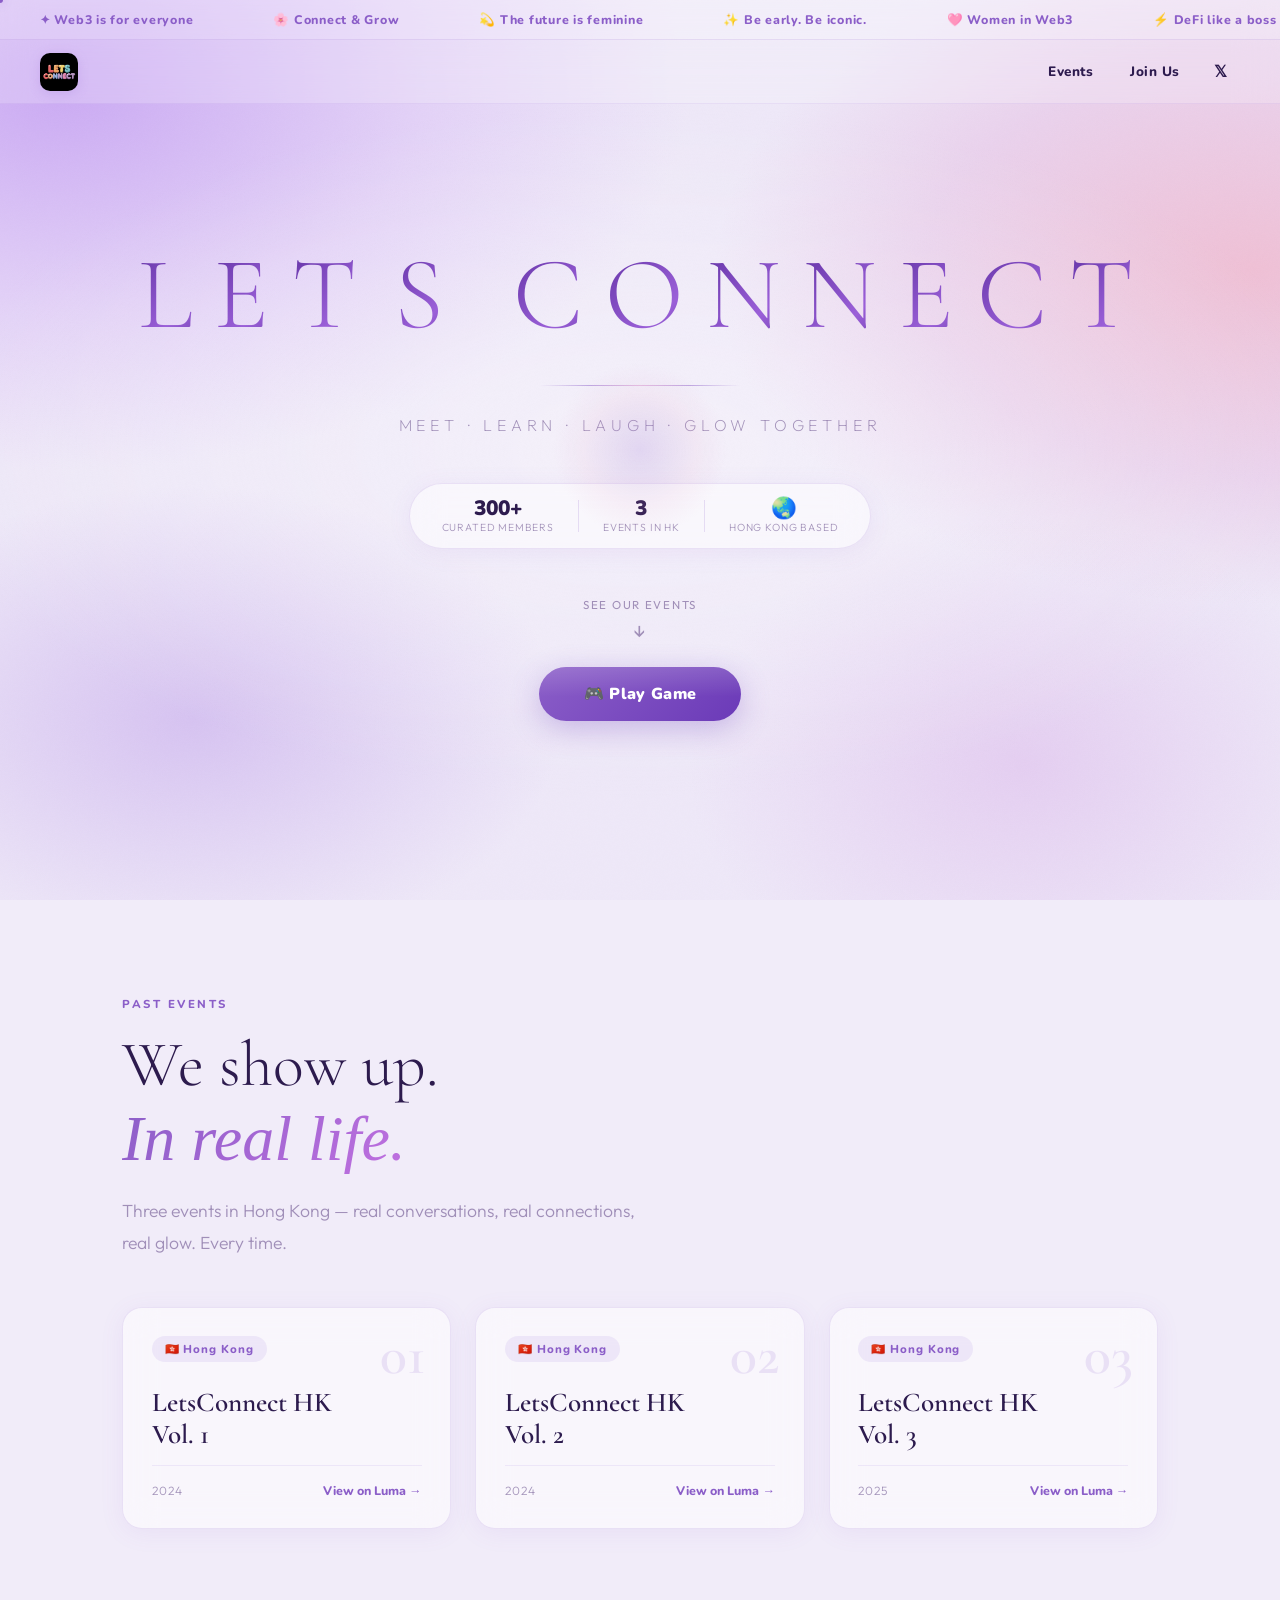
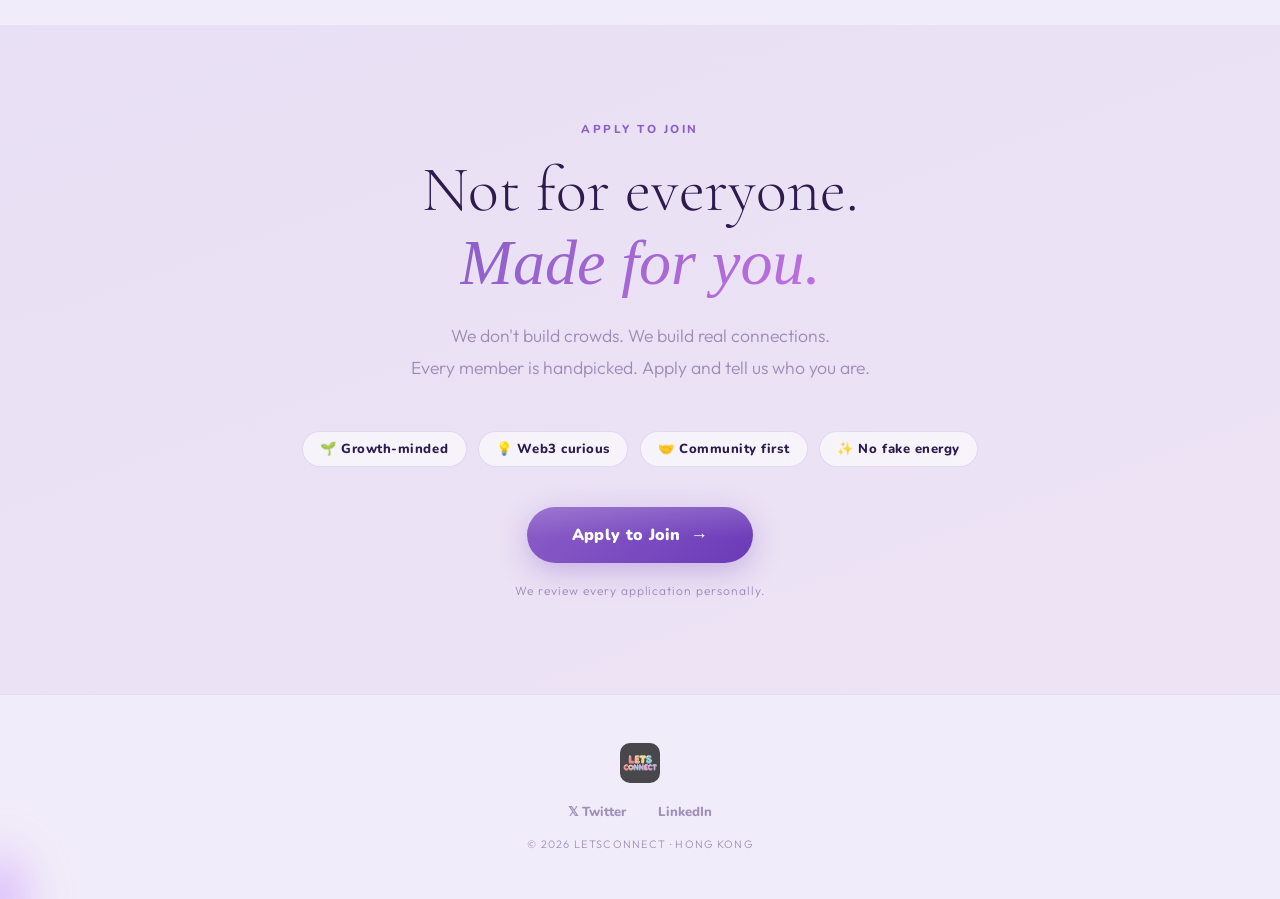
==== commit bfac5c64: "Add files via upload" ====
--- a/index.html
+++ b/index.html
@@ -224,7 +224,7 @@
 <!-- GAME MODAL -->
 <div id="game-modal" style="display:none;position:fixed;inset:0;z-index:10000;background:rgba(0,0,0,0.95);align-items:center;justify-content:center;">
   <button onclick="closeGame()" style="position:absolute;top:1.5rem;right:1.5rem;background:rgba(139,94,200,0.15);border:1px solid rgba(139,94,200,0.3);color:#fff;width:44px;height:44px;border-radius:50%;font-size:1.2rem;cursor:pointer;z-index:10001;transition:background 0.2s;">✕</button>
-  <iframe id="game-iframe" loading="lazy" style="border:none;border-radius:20px;box-shadow:0 0 60px rgba(139,94,200,0.2);width:420px;height:680px;max-width:95vw;max-height:90vh;"></iframe>
+  <iframe id="game-iframe" loading="lazy" style="border:none;border-radius:20px;box-shadow:0 0 60px rgba(139,94,200,0.2);width:420px;height:680px;max-width:95vw;max-height:90vh;display:block;margin:auto;"></iframe>
 </div>
 
 <script src="script.js" defer></script>
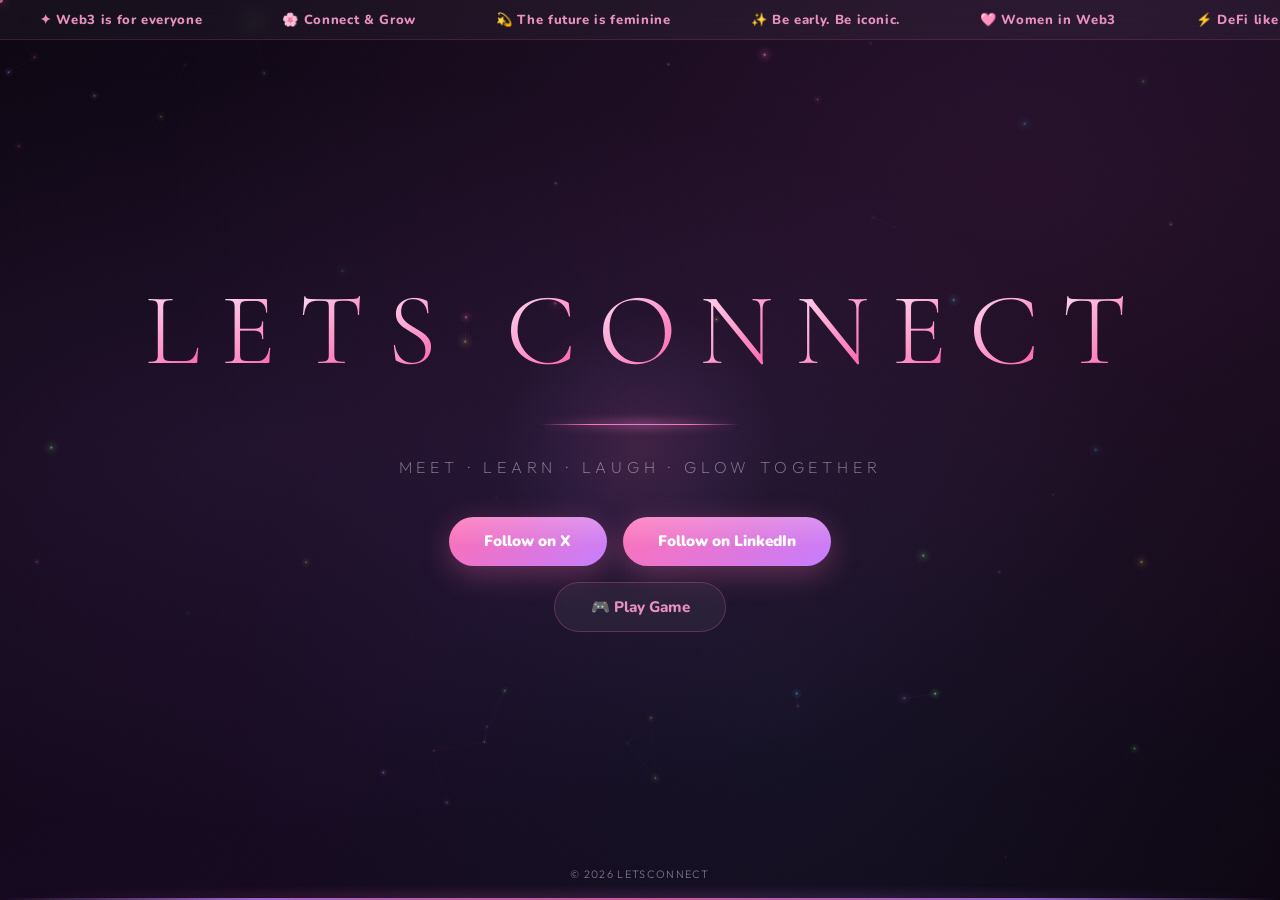
==== commit 2da3f61e: "Add files via upload" ====
--- a/index.html
+++ b/index.html
@@ -6,7 +6,9 @@
   <title>LetsConnect — Meet, Learn, Laugh & Glow Together</title>
   <link rel="preconnect" href="https://fonts.googleapis.com">
   <link rel="preconnect" href="https://fonts.gstatic.com" crossorigin>
-  <link href="https://fonts.googleapis.com/css2?family=Cormorant+Garamond:wght@300;600&family=Nunito:wght@800;900&family=Outfit:wght@200;300;400&display=swap" rel="stylesheet">
+  <!-- Sadece kullanılan weight'ler yükleniyor: 12 → 6 font dosyası -->
+  <link href="https://fonts.googleapis.com/css2?family=Cormorant+Garamond:wght@300;600&family=Nunito:wght@800;900&family=Outfit:wght@200;300&display=swap" rel="stylesheet">
+
   <link rel="icon" type="image/png" href="./favicon.png">
   <link rel="stylesheet" href="style.css">
 </head>
@@ -15,147 +17,32 @@
 <div class="cursor-glow" id="cursorGlow"></div>
 <div class="cursor-dot" id="cursorDot"></div>
 
-<!-- TICKER -->
 <div id="welcome-ticker"><div id="ticker-inner"></div></div>
 
-<!-- NAVBAR -->
-<nav class="navbar" id="navbar">
-  <a class="nav-logo" href="#hero">
-    <img src="./renklilogo.png" alt="LetsConnect" class="nav-logo-img">
-  </a>
-  <div class="nav-links">
-    <a class="nav-link" href="#events">Events</a>
-    <a class="nav-link" href="#join">Join Us</a>
-    <a class="nav-link nav-x" href="https://x.com/Letsconnectco" target="_blank" rel="noopener noreferrer">𝕏</a>
-  </div>
-</nav>
-
-<!-- BG LAYERS -->
 <div class="bg-layer"></div>
 <canvas class="particle-canvas" id="particleCanvas"></canvas>
 <div class="grain-overlay"></div>
 
-<!-- ═══════════════ HERO ═══════════════ -->
-<section class="section hero-section" id="hero">
+<div class="main-content">
   <div class="main-text" id="mainText" aria-label="Lets Connect"></div>
   <div class="divider"></div>
   <p class="tagline">Meet · Learn · Laugh · Glow Together</p>
 
-  <div class="hero-stats">
-    <div class="stat-item">
-      <span class="stat-num">300+</span>
-      <span class="stat-label">Curated Members</span>
-    </div>
-    <div class="stat-sep"></div>
-    <div class="stat-item">
-      <span class="stat-num">3</span>
-      <span class="stat-label">Events in HK</span>
-    </div>
-    <div class="stat-sep"></div>
-    <div class="stat-item">
-      <span class="stat-num">🌏</span>
-      <span class="stat-label">Hong Kong Based</span>
-    </div>
+  <div class="buttons-row">
+    <a href="https://x.com/Letsconnectco" target="_blank" rel="noopener noreferrer" class="btn-main">Follow on X</a>
+    <a href="https://www.linkedin.com/company/letsconnectco/" target="_blank" rel="noopener noreferrer" class="btn-main">Follow on LinkedIn</a>
   </div>
 
-  <a class="scroll-down" href="#events">
-    <span>See our events</span>
-    <span class="scroll-arrow">↓</span>
-  </a>
+  <div class="buttons-row" style="margin-top:1rem;">
+    <button class="btn-ghost" onclick="openGame()">🎮 Play Game</button>
+  </div>
 
-  <button onclick="openGame()" class="btn-apply" style="margin-top:1.5rem;opacity:0;transform:translateY(20px);animation:fadeUp 1.8s cubic-bezier(0.23,1,0.32,1) 4.2s forwards;">
-    🎮 Play Game
-  </button>
-</section>
 
-<!-- ═══════════════ EVENTS ═══════════════ -->
-<section class="section events-section" id="events">
-  <div class="section-inner">
-    <p class="section-label">Past Events</p>
-    <h2 class="section-title">We show up.<br><em>In real life.</em></h2>
-    <p class="section-sub">Three events in Hong Kong — real conversations, real connections, real glow. Every time.</p>
+</div>
 
-    <div class="events-grid">
+<div class="bottom-accent"></div>
+<div class="footer">© 2026 LetsConnect</div>
 
-      <a href="#" target="_blank" rel="noopener noreferrer" class="event-card">
-        <div class="event-card-inner">
-          <div class="event-num">01</div>
-          <div class="event-badge">🇭🇰 Hong Kong</div>
-          <div class="event-name">LetsConnect HK<br>Vol. 1</div>
-          <div class="event-footer">
-            <span class="event-date">2024</span>
-            <span class="event-cta">View on Luma →</span>
-          </div>
-        </div>
-        <div class="event-glow"></div>
-      </a>
-
-      <a href="#" target="_blank" rel="noopener noreferrer" class="event-card">
-        <div class="event-card-inner">
-          <div class="event-num">02</div>
-          <div class="event-badge">🇭🇰 Hong Kong</div>
-          <div class="event-name">LetsConnect HK<br>Vol. 2</div>
-          <div class="event-footer">
-            <span class="event-date">2024</span>
-            <span class="event-cta">View on Luma →</span>
-          </div>
-        </div>
-        <div class="event-glow"></div>
-      </a>
-
-      <a href="#" target="_blank" rel="noopener noreferrer" class="event-card">
-        <div class="event-card-inner">
-          <div class="event-num">03</div>
-          <div class="event-badge">🇭🇰 Hong Kong</div>
-          <div class="event-name">LetsConnect HK<br>Vol. 3</div>
-          <div class="event-footer">
-            <span class="event-date">2025</span>
-            <span class="event-cta">View on Luma →</span>
-          </div>
-        </div>
-        <div class="event-glow"></div>
-      </a>
-
-    </div>
-  </div>
-</section>
-
-<!-- ═══════════════ JOIN ═══════════════ -->
-<section class="section join-section" id="join">
-  <div class="section-inner join-inner">
-    <p class="section-label">Apply to Join</p>
-    <h2 class="section-title">Not for everyone.<br><em>Made for you.</em></h2>
-    <p class="section-sub">We don't build crowds. We build real connections.<br>Every member is handpicked. Apply and tell us who you are.</p>
-
-    <div class="join-pills">
-      <span class="pill">🌱 Growth-minded</span>
-      <span class="pill">💡 Web3 curious</span>
-      <span class="pill">🤝 Community first</span>
-      <span class="pill">✨ No fake energy</span>
-    </div>
-
-    <button onclick="openApply()" class="btn-apply">
-      Apply to Join
-      <span class="btn-arrow">→</span>
-    </button>
-
-    <p class="join-note">We review every application personally.</p>
-  </div>
-</section>
-
-<!-- FOOTER -->
-<footer class="site-footer">
-  <div class="footer-logo">
-    <img src="./renklilogo.png" alt="LetsConnect" class="footer-logo-img">
-  </div>
-  <div class="footer-links">
-    <a href="https://x.com/Letsconnectco" target="_blank" rel="noopener noreferrer">𝕏 Twitter</a>
-    <a href="https://www.linkedin.com/company/letsconnectco/" target="_blank" rel="noopener noreferrer">LinkedIn</a>
-  </div>
-  <p class="footer-copy">© 2026 LetsConnect · Hong Kong</p>
-</footer>
-
-<!-- POPUP -->
 <div class="popup-overlay" id="popupOverlay">
   <div class="popup-box" id="popupBox">
     <div class="popup-corner tl"></div>
@@ -169,64 +56,14 @@
   </div>
 </div>
 
-<!-- APPLY MODAL -->
-<div id="apply-modal" style="display:none;position:fixed;inset:0;z-index:10000;background:rgba(180,150,230,0.25);align-items:center;justify-content:center;">
-  <div class="apply-box" id="applyBox">
-    <button onclick="closeApply()" class="apply-close">✕</button>
-
-    <div id="apply-form-wrap">
-      <p class="section-label" style="margin-bottom:0.5rem;">Apply to Join</p>
-      <h3 style="font-family:'Cormorant Garamond',serif;font-weight:300;font-size:2rem;color:#2D1B4E;margin-bottom:0.4rem;">Tell us about you<em style="font-style:italic;background:linear-gradient(135deg,#8B5EC8,#C070E0);-webkit-background-clip:text;background-clip:text;-webkit-text-fill-color:transparent;">.</em></h3>
-      <p style="font-size:0.82rem;color:rgba(80,50,120,0.5);margin-bottom:1.8rem;font-weight:300;">We review every application personally.</p>
-
-      <form id="applyForm">
-        <input type="hidden" name="access_key" value="3c043984-34ed-41f3-9824-45b97fa40292">
-        <input type="hidden" name="subject" value="New LetsConnect Application">
-
-        <div class="apply-field">
-          <label class="apply-label">X Username</label>
-          <input type="text" name="x_username" placeholder="@username" class="apply-input" required>
-        </div>
-
-        <div class="apply-field">
-          <label class="apply-label">Email Address</label>
-          <input type="email" name="email" placeholder="you@example.com" class="apply-input" required>
-        </div>
-
-        <div class="apply-field">
-          <label class="apply-label">Tell us about yourself</label>
-          <textarea name="about" placeholder="Who are you, what do you do, why do you want to join?" class="apply-textarea" rows="3" required></textarea>
-        </div>
-
-        <div class="apply-field">
-          <label class="apply-label">Do you have Web3 experience?</label>
-          <div class="apply-toggle" id="web3Toggle">
-            <button type="button" class="toggle-btn active" id="toggleYes" onclick="setWeb3('Yes')">Yes</button>
-            <button type="button" class="toggle-btn" id="toggleNo" onclick="setWeb3('No')">No</button>
-          </div>
-          <input type="hidden" name="web3_experience" id="web3Value" value="Yes">
-        </div>
-
-        <button type="submit" class="btn-apply" style="width:100%;justify-content:center;margin-bottom:0;" id="applySubmitBtn">
-          Send Application <span class="btn-arrow">→</span>
-        </button>
-      </form>
-    </div>
-
-    <div id="apply-success" style="display:none;text-align:center;padding:2rem 0;">
-      <div style="font-size:3rem;margin-bottom:1rem;">🎉</div>
-      <h3 style="font-family:'Cormorant Garamond',serif;font-weight:300;font-size:2rem;color:#2D1B4E;margin-bottom:0.8rem;">Application sent!</h3>
-      <p style="font-size:0.9rem;color:rgba(80,50,120,0.6);font-weight:300;line-height:1.7;">We'll review your application and get back to you soon.<br>Stay glowing ✨</p>
-    </div>
-  </div>
-</div>
 
 <!-- GAME MODAL -->
-<div id="game-modal" style="display:none;position:fixed;inset:0;z-index:10000;background:rgba(0,0,0,0.95);align-items:center;justify-content:center;">
-  <button onclick="closeGame()" style="position:absolute;top:1.5rem;right:1.5rem;background:rgba(139,94,200,0.15);border:1px solid rgba(139,94,200,0.3);color:#fff;width:44px;height:44px;border-radius:50%;font-size:1.2rem;cursor:pointer;z-index:10001;transition:background 0.2s;">✕</button>
-  <iframe id="game-iframe" loading="lazy" style="border:none;border-radius:20px;box-shadow:0 0 60px rgba(139,94,200,0.2);width:420px;height:680px;max-width:95vw;max-height:90vh;display:block;margin:auto;"></iframe>
+<div id="game-modal" style="display:none;position:fixed;inset:0;z-index:10000;background:rgba(0,0,0,0.95);backdrop-filter:blur(10px);align-items:center;justify-content:center;">
+  <button onclick="closeGame()" style="position:absolute;top:1.5rem;right:1.5rem;background:rgba(255,110,180,0.15);border:1px solid rgba(255,110,180,0.3);color:#fff;width:44px;height:44px;border-radius:50%;font-size:1.2rem;cursor:pointer;z-index:10001;transition:background 0.2s;" onmouseover="this.style.background='rgba(255,110,180,0.4)'" onmouseout="this.style.background='rgba(255,110,180,0.15)'">✕</button>
+  <iframe id="game-iframe" loading="lazy" style="border:none;border-radius:20px;box-shadow:0 0 60px rgba(255,110,180,0.2);width:420px;height:680px;max-width:95vw;max-height:90vh;"></iframe>
 </div>
 
 <script src="script.js" defer></script>
+
 </body>
 </html>
--- a/style.css
+++ b/style.css
@@ -1,567 +1,403 @@
 *, *::before, *::after { margin:0; padding:0; box-sizing:border-box; }
 
 :root {
-  --bg-base:      #EEE8F8;
-  --violet:       #8B5EC8;
-  --violet-mid:   #A070E0;
-  --violet-soft:  #C9A8F0;
-  --lavender:     #E8DEFF;
-  --rose:         #E0A0C8;
-  --dark-text:    #2D1B4E;
-  --text-dim:     rgba(80,50,120,0.50);
-  --glow:         rgba(139,94,200,0.35);
-  --ticker-h:     40px;
-  --nav-h:        64px;
-}
-
-html { scroll-behavior: smooth; overscroll-behavior: none; }
+  --pink: #FF6EB4;
+  --pink-glow: rgba(255,110,180,0.6);
+  --purple: #C77DFF;
+  --dark: #0d0612;
+  --text: #fdf0ff;
+  --text-dim: rgba(253,240,255,0.45);
+}
+
+html {
+  height: 100%;
+  /* iOS Safari bounce scroll engelle, layout kır */
+  overscroll-behavior: none;
+}
 
 body {
-  width:100%;
-  overflow-x:hidden;
-  background: var(--bg-base);
-  font-family:'Outfit',sans-serif;
-}
-
-/* Cursor sadece mouse olan cihazlarda */
-@media (pointer: fine) {
-  body { cursor: none; }
-}
-
-/* ─── CURSOR ─────────────────────────────── */
+  width: 100%; height: 100%;
+  overflow: hidden;
+  background: var(--dark);
+  cursor: none;
+  /* iOS Safari: tam yükseklik garantisi */
+  min-height: 100dvh;
+}
+
+/* CURSOR */
 .cursor-glow {
-  position:fixed; width:175px; height:175px;
-  border-radius:50%; pointer-events:none; z-index:9999;
-  background: radial-gradient(circle,
-    rgba(139,94,200,0.18) 0%, rgba(224,160,200,0.10) 45%, transparent 70%);
+  position:fixed; width:280px; height:280px;
+  border-radius:50%; pointer-events:none; z-index:100;
+  background: radial-gradient(circle, rgba(255,110,180,0.12) 0%, rgba(199,125,255,0.05) 40%, transparent 70%);
   transform:translate(-50%,-50%);
-  mix-blend-mode: normal;
+  mix-blend-mode:screen;
 }
 .cursor-dot {
   position:fixed; width:6px; height:6px;
-  border-radius:50%; pointer-events:none; z-index:10000;
-  background: var(--violet);
+  border-radius:50%; pointer-events:none; z-index:101;
+  background: var(--pink);
   transform:translate(-50%,-50%);
-  box-shadow: 0 0 10px var(--glow);
-}
-
-/* ─── TICKER ─────────────────────────────── */
+  box-shadow: 0 0 10px var(--pink-glow), 0 0 20px rgba(255,110,180,0.3);
+}
+
+/* TICKER */
 #welcome-ticker {
   position:fixed; top:0; left:0; right:0;
-  height:var(--ticker-h);
-  z-index:998; overflow:hidden;
-  display:flex; align-items:center;
-  background: rgba(255,255,255,0.30);
-  backdrop-filter:blur(16px);
-  border-bottom:1px solid rgba(139,94,200,0.15);
+  z-index:999; overflow:hidden; padding:10px 0;
+  background:rgba(255,255,255,0.04);
+  backdrop-filter:blur(10px);
+  border-bottom:1px solid rgba(255,110,180,0.15);
   pointer-events:none;
 }
 #ticker-inner {
   display:inline-flex; white-space:nowrap;
   animation: tickerScroll 40s linear infinite;
   font-family:'Nunito',sans-serif; font-weight:800;
-  font-size:0.78rem; letter-spacing:0.06em;
-  color: var(--violet);
+  font-size:0.82rem; letter-spacing:0.05em; color:#e891c0;
 }
 @keyframes tickerScroll {
   from { transform:translateX(0); }
   to   { transform:translateX(-50%); }
 }
 
-/* ─── NAVBAR ─────────────────────────────── */
-.navbar {
-  position:fixed;
-  top:var(--ticker-h); left:0; right:0;
-  height:var(--nav-h);
-  z-index:997;
-  display:flex; align-items:center; justify-content:space-between;
-  padding:0 2.5rem;
-  background: rgba(255,255,255,0.20);
-  backdrop-filter:blur(20px);
-  border-bottom:1px solid rgba(139,94,200,0.10);
-  transition: background 0.3s, box-shadow 0.3s;
-}
-.navbar.scrolled {
-  background: rgba(255,255,255,0.60);
-  box-shadow: 0 4px 30px rgba(139,94,200,0.08);
-}
-.nav-logo { display:flex; align-items:center; text-decoration:none; }
-.nav-logo-img {
-  height:38px; width:38px; object-fit:cover;
-  border-radius:10px;
-  box-shadow: 0 2px 12px rgba(139,94,200,0.20);
-}
-.nav-links { display:flex; align-items:center; gap:0.3rem; }
-.nav-link {
-  font-family:'Nunito',sans-serif; font-weight:800;
-  font-size:0.85rem; letter-spacing:0.04em;
-  color: var(--dark-text); text-decoration:none; cursor:pointer;
-  padding:0.45rem 1rem; border-radius:100px;
-  transition: background 0.2s, color 0.2s;
-}
-.nav-link:hover { background:rgba(139,94,200,0.10); color:var(--violet); }
-.nav-x { font-size:1rem; padding:0.45rem 0.8rem; }
-
-/* ─── BACKGROUND ─────────────────────────── */
-.bg-layer { position:fixed; inset:0; z-index:0; background:#EEE8F8; }
-.bg-layer::before {
-  content:''; position:absolute; inset:0;
+/* BACKGROUND */
+.bg-layer {
+  position:fixed; inset:0; z-index:0;
   background:
-    radial-gradient(ellipse 75% 65% at 5% 10%, rgba(180,130,240,0.60) 0%, rgba(200,155,245,0.28) 38%, transparent 65%),
-    radial-gradient(ellipse 50% 45% at 15% 80%, rgba(160,110,225,0.30) 0%, transparent 58%);
-  animation: wave1 16s ease-in-out infinite alternate;
-}
-.bg-layer::after {
-  content:''; position:absolute; inset:0;
-  background:
-    radial-gradient(ellipse 68% 60% at 98% 30%, rgba(240,160,185,0.55) 0%, rgba(220,140,200,0.24) 38%, transparent 62%),
-    radial-gradient(ellipse 48% 50% at 80% 85%, rgba(200,130,220,0.25) 0%, transparent 55%);
-  animation: wave2 22s ease-in-out infinite alternate-reverse;
-}
-@keyframes wave1 {
-  0%  { opacity:.80; transform:translate(0,0) scale(1); }
-  33% { opacity:1;   transform:translate(14px,-12px) scale(1.04); }
-  66% { opacity:.85; transform:translate(-9px,14px) scale(0.97); }
-  100%{ opacity:.82; transform:translate(11px,-8px) scale(1.05); }
-}
-@keyframes wave2 {
-  0%  { opacity:.75; transform:translate(0,0) scale(1); }
-  33% { opacity:.95; transform:translate(-14px,9px) scale(1.03); }
-  66% { opacity:1;   transform:translate(11px,-12px) scale(0.98); }
-  100%{ opacity:.96; transform:translate(9px,-6px) scale(1.02); }
+    radial-gradient(ellipse at 20% 50%, rgba(199,125,255,0.08) 0%, transparent 60%),
+    radial-gradient(ellipse at 80% 20%, rgba(255,110,180,0.08) 0%, transparent 60%),
+    radial-gradient(ellipse at 60% 80%, rgba(79,195,247,0.05) 0%, transparent 50%),
+    linear-gradient(135deg, #0d0612 0%, #150920 50%, #0d0612 100%);
 }
 .grain-overlay {
-  position:fixed; inset:0; z-index:1; pointer-events:none;
-  background: radial-gradient(ellipse 80% 55% at 50% 50%, rgba(255,255,255,0.40) 0%, transparent 70%);
-}
-.grain-overlay::after {
-  content:''; position:absolute; inset:0; opacity:0.018;
+  position:fixed; inset:0; z-index:5; pointer-events:none; opacity:0.025;
   background-image:url("data:image/svg+xml,%3Csvg viewBox='0 0 256 256' xmlns='http://www.w3.org/2000/svg'%3E%3Cfilter id='noise'%3E%3CfeTurbulence type='fractalNoise' baseFrequency='0.9' numOctaves='4' stitchTiles='stitch'/%3E%3C/filter%3E%3Crect width='100%25' height='100%25' filter='url(%23noise)'/%3E%3C/svg%3E");
   background-size:200px;
 }
-.particle-canvas { position:fixed; inset:0; z-index:2; pointer-events:none; }
-
-/* ─── SECTIONS ───────────────────────────── */
-.section { position:relative; z-index:3; width:100%; }
-
-/* ─── HERO ───────────────────────────────── */
-.hero-section {
-  min-height:100dvh;
+.particle-canvas {
+  position:fixed; inset:0; z-index:2; pointer-events:none;
+}
+
+/* MAIN */
+.main-content {
+  position:relative; z-index:3;
   display:flex; flex-direction:column;
   align-items:center; justify-content:center;
-  padding: calc(var(--ticker-h) + var(--nav-h) + 2rem) 2rem 4rem;
-}
+  width:100%; height:100%; min-height:100dvh;
+  padding:2rem;
+}
+
+/* LOGO */
+.logo-container {
+  margin-bottom:3.5rem;
+  opacity:0;
+  animation: logoFadeIn 2.5s cubic-bezier(0.23,1,0.32,1) 0.3s forwards;
+  position:relative; overflow:hidden;
+}
+.logo-placeholder {
+  font-family:'Cormorant Garamond',serif;
+  font-weight:300;
+  font-size:clamp(1.2rem,3vw,2rem);
+  letter-spacing:0.5em;
+  text-transform:uppercase;
+  background: linear-gradient(135deg, #fdf0ff 0%, #FF6EB4 30%, #fdf0ff 60%, #C77DFF 100%);
+  background-size:300% 300%;
+  -webkit-background-clip:text; background-clip:text;
+  -webkit-text-fill-color:transparent;
+  animation: shimmer 6s linear infinite;
+  filter: drop-shadow(0 0 30px rgba(255,110,180,0.25));
+}
+.logo-container::after {
+  content:'';
+  position:absolute; top:-50%; left:-80%; width:60%; height:200%;
+  background: linear-gradient(105deg, transparent 40%, rgba(255,255,255,0.08) 50%, transparent 60%);
+  animation: logoShine 6s ease-in-out 3s infinite;
+  pointer-events:none;
+}
+@keyframes logoFadeIn {
+  0%   { opacity:0; transform:translateY(-30px) scale(0.9); filter:blur(10px); }
+  100% { opacity:1; transform:translateY(0) scale(1); filter:blur(0); }
+}
+@keyframes logoShine {
+  0%,100% { left:-80%; }
+  40%,60%  { left:150%; }
+}
+@keyframes shimmer {
+  0%   { background-position:100% 100%; }
+  100% { background-position:0% 0%; }
+}
+
+/* MAIN TEXT */
 .main-text {
   display:flex; gap:clamp(0.3rem,1.2vw,0.9rem);
-  margin-bottom:1.8rem; perspective:800px;
-  position:relative;
-}
-.letter-revealed {
-  opacity:1; transform:translateY(0) rotateX(0) scale(1); filter:blur(0);
-  animation: shimmerSoft 8s linear infinite !important;
+  margin-bottom:2rem;
+  perspective:800px;
 }
 .main-letter {
-  font-family:'Cormorant Garamond',serif; font-weight:300;
-  font-size:clamp(2.8rem,8vw,7rem); letter-spacing:0.08em;
-  color:transparent; opacity:0;
+  font-family:'Cormorant Garamond',serif;
+  font-weight:300;
+  font-size:clamp(2.8rem,8vw,7rem);
+  letter-spacing:0.08em;
+  color:transparent;
+  opacity:0;
   transform:translateY(60px) rotateX(50deg) scale(0.5);
   animation: letterReveal 1s cubic-bezier(0.23,1,0.32,1) forwards,
-             shimmerSoft 8s linear infinite paused;
+             shimmer 6s linear infinite paused;
   position:relative; cursor:none; will-change:transform;
-  transition: transform 0.2s cubic-bezier(0.23,1,0.32,1);
-  background: linear-gradient(135deg, #5B2D9E 0%, #9B60D8 22%, #3D1A80 42%, #A070E0 58%, #6B3AB8 78%, #4A1E8A 100%);
+  transition: transform 0.2s cubic-bezier(0.23,1,0.32,1), text-shadow 0.3s ease;
+  background: linear-gradient(135deg, #fdf0ff 0%, #FF6EB4 25%, #fdf0ff 50%, #C77DFF 75%, #fdf0ff 100%);
   background-size:300% 300%;
-  -webkit-background-clip:text; background-clip:text; -webkit-text-fill-color:transparent;
+  -webkit-background-clip:text; background-clip:text;
+  -webkit-text-fill-color:transparent;
 }
 .main-letter.space { width:clamp(0.8rem,3vw,2rem); }
-.main-letter.apostrophe { width:0; overflow:hidden; padding:0; margin:0; }
 @keyframes letterReveal {
   0%   { opacity:0; transform:translateY(60px) rotateX(50deg) scale(0.5); filter:blur(12px); }
   100% { opacity:1; transform:translateY(0) rotateX(0) scale(1); filter:blur(0); }
 }
 .letter-revealed {
   opacity:1; transform:translateY(0) rotateX(0) scale(1); filter:blur(0);
-  animation: shimmerSoft 8s linear infinite !important;
-}
-@keyframes shimmerSoft {
-  0%   { background-position:100% 100%; }
-  100% { background-position:0% 0%; }
+  animation: shimmer 6s linear infinite !important;
 }
 .letter-hover {
-  -webkit-text-fill-color:#3D1A80 !important;
-  text-shadow:0 0 28px rgba(139,94,200,0.45), 0 0 60px rgba(160,112,224,0.25);
-}
+  -webkit-text-fill-color: #fdf0ff !important;
+  text-shadow: 0 0 30px var(--pink-glow), 0 0 60px rgba(199,125,255,0.4), 0 0 100px rgba(255,110,180,0.2);
+}
+
+/* DIVIDER */
 .divider {
-  width:0; height:1px; margin-bottom:1.8rem;
-  background: linear-gradient(90deg, transparent, rgba(139,94,200,0.5), rgba(220,160,210,0.6), rgba(139,94,200,0.5), transparent);
+  width:0; height:1px;
+  background: linear-gradient(90deg, transparent, var(--pink), var(--purple), var(--pink), transparent);
+  margin-bottom:2rem;
   animation: dividerExpand 1.5s cubic-bezier(0.23,1,0.32,1) 2.6s forwards;
+  position:relative;
+}
+.divider::after {
+  content:''; position:absolute; inset:-4px 0;
+  background: linear-gradient(90deg, transparent, var(--pink-glow), transparent);
+  filter:blur(4px); opacity:0;
+  animation: dividerGlow 1.5s ease 2.8s forwards;
 }
 @keyframes dividerExpand { to { width:clamp(80px,18vw,200px); } }
+@keyframes dividerGlow   { to { opacity:0.6; } }
+
+/* TAGLINE */
 .tagline {
   font-family:'Outfit',sans-serif; font-weight:200;
-  font-size:clamp(0.75rem,1.5vw,1rem); color:var(--text-dim);
-  letter-spacing:0.3em; text-transform:uppercase;
+  font-size:clamp(0.75rem,1.5vw,1rem);
+  color:var(--text-dim); letter-spacing:0.3em;
+  text-transform:uppercase;
   opacity:0; transform:translateY(20px);
   animation: fadeUp 1.8s cubic-bezier(0.23,1,0.32,1) 3s forwards;
-  margin-bottom:3rem;
+  margin-bottom:2.5rem;
 }
 @keyframes fadeUp { to { opacity:1; transform:translateY(0); } }
 
-.hero-stats {
-  display:flex; align-items:center; gap:1.5rem;
+/* BUTTONS */
+.buttons-row {
+  display:flex; gap:1rem; flex-wrap:wrap; justify-content:center;
   opacity:0; transform:translateY(20px);
-  animation: fadeUp 1.8s cubic-bezier(0.23,1,0.32,1) 3.3s forwards;
-  background:rgba(255,255,255,0.50); backdrop-filter:blur(16px);
-  border:1px solid rgba(139,94,200,0.15); border-radius:100px;
-  padding:0.9rem 2rem; margin-bottom:3rem;
-  box-shadow:0 4px 24px rgba(139,94,200,0.08);
-}
-.stat-item { display:flex; flex-direction:column; align-items:center; gap:0.15rem; }
-.stat-num {
-  font-family:'Nunito',sans-serif; font-weight:900;
-  font-size:1.3rem; line-height:1; color:var(--dark-text);
-}
-.stat-label {
-  font-size:0.65rem; letter-spacing:0.08em;
-  text-transform:uppercase; color:var(--text-dim); font-weight:300;
-}
-.stat-sep { width:1px; height:32px; background:rgba(139,94,200,0.18); }
-
-.scroll-down {
+  animation: fadeUp 1.8s cubic-bezier(0.23,1,0.32,1) 3.5s forwards;
+}
+.btn-main {
+  background: linear-gradient(135deg, #FF6EB4, #C77DFF);
+  color:#fff; padding:0.9rem 2.2rem;
+  border-radius:100px;
+  font-family:'Nunito',sans-serif; font-weight:900; font-size:0.95rem;
+  text-decoration:none; border:none; cursor:pointer;
+  box-shadow: 0 8px 30px rgba(255,110,180,0.3);
+  transition: transform 0.2s, box-shadow 0.2s;
+  position:relative; overflow:hidden;
+}
+.btn-main::after {
+  content:''; position:absolute; inset:0; border-radius:100px;
+  background: linear-gradient(180deg, rgba(255,255,255,0.2) 0%, transparent 60%);
+}
+.btn-main:hover {
+  transform:scale(1.06) translateY(-2px);
+  box-shadow: 0 16px 40px rgba(255,110,180,0.45);
+}
+
+
+/* GHOST BUTTON */
+.btn-ghost {
+  background: rgba(255,255,255,0.05);
+  backdrop-filter:blur(10px);
+  color: #e891c0; padding:0.9rem 2.2rem;
+  border-radius:100px; border:1px solid rgba(255,110,180,0.25);
+  font-family:'Nunito',sans-serif; font-weight:800; font-size:0.95rem;
+  cursor:pointer;
+  transition: transform 0.2s, background 0.2s, border-color 0.2s;
+}
+.btn-ghost:hover {
+  transform:scale(1.06) translateY(-2px);
+  background:rgba(255,110,180,0.1);
+  border-color:rgba(255,110,180,0.5);
+}
+
+/* WHO WE ARE */
+.who-we-are {
+  max-width:420px;
+  margin-top:0.5rem;
   opacity:0; transform:translateY(20px);
-  animation: fadeUp 1.8s cubic-bezier(0.23,1,0.32,1) 3.8s forwards;
-  display:flex; flex-direction:column; align-items:center; gap:0.4rem;
-  color:var(--text-dim); text-decoration:none;
-  font-size:0.72rem; letter-spacing:0.15em; text-transform:uppercase;
-  transition:color 0.2s;
-}
-.scroll-down:hover { color:var(--violet); }
-.scroll-arrow { font-size:1.2rem; animation:bounce 2s ease-in-out infinite; }
-@keyframes bounce { 0%,100%{transform:translateY(0)} 50%{transform:translateY(5px)} }
-
-/* ─── SECTION COMMON ─────────────────────── */
-.section-inner { max-width:1100px; margin:0 auto; padding:6rem 2rem; }
-.section-label {
-  font-size:0.72rem; letter-spacing:0.22em; text-transform:uppercase;
-  color:var(--violet); font-weight:800; font-family:'Nunito',sans-serif; margin-bottom:1rem;
-}
-.section-title {
-  font-family:'Cormorant Garamond',serif; font-weight:300;
-  font-size:clamp(2.5rem,5vw,4rem); line-height:1.15;
-  color:var(--dark-text); margin-bottom:1.2rem;
-}
-.section-title em {
-  font-style:italic;
-  background:linear-gradient(135deg,#8B5EC8,#C070E0);
-  -webkit-background-clip:text; background-clip:text; -webkit-text-fill-color:transparent;
-}
-.section-sub {
-  font-weight:300; font-size:clamp(0.95rem,1.8vw,1.1rem);
-  color:var(--text-dim); line-height:1.8; max-width:540px; margin-bottom:3rem;
-}
-
-/* ─── EVENTS ─────────────────────────────── */
-.events-section { background:rgba(255,255,255,0.18); }
-.events-grid {
-  display:grid; grid-template-columns:repeat(auto-fit,minmax(280px,1fr)); gap:1.5rem;
-}
-.event-card {
-  position:relative; text-decoration:none; display:block;
-  border-radius:20px; overflow:hidden;
-  background:rgba(255,255,255,0.55); backdrop-filter:blur(16px);
-  border:1px solid rgba(139,94,200,0.15);
-  transition:transform 0.3s cubic-bezier(0.23,1,0.32,1), box-shadow 0.3s;
-  box-shadow:0 4px 24px rgba(139,94,200,0.08);
-}
-.event-card:hover {
-  transform:translateY(-6px) scale(1.01);
-  box-shadow:0 16px 48px rgba(139,94,200,0.18);
-  border-color:rgba(139,94,200,0.30);
-}
-.event-card:hover .event-glow { opacity:1; }
-.event-glow {
-  position:absolute; inset:0; border-radius:20px;
-  background:radial-gradient(ellipse at 50% 0%, rgba(160,112,224,0.12) 0%, transparent 60%);
-  opacity:0; transition:opacity 0.3s; pointer-events:none;
-}
-.event-card-inner {
-  position:relative; z-index:1; padding:1.8rem;
-  display:flex; flex-direction:column; gap:0.8rem; min-height:220px;
-}
-.event-num {
-  font-family:'Cormorant Garamond',serif; font-weight:600;
-  font-size:3.5rem; line-height:1; color:rgba(139,94,200,0.15);
-  position:absolute; top:1.2rem; right:1.5rem; pointer-events:none;
-}
-.event-badge {
-  display:inline-flex; align-items:center;
-  font-size:0.72rem; font-weight:800; letter-spacing:0.08em;
-  font-family:'Nunito',sans-serif;
-  background:rgba(139,94,200,0.10); color:var(--violet);
-  padding:0.3rem 0.8rem; border-radius:100px; width:fit-content;
-}
-.event-name {
-  font-family:'Cormorant Garamond',serif; font-weight:600;
-  font-size:1.7rem; line-height:1.2; color:var(--dark-text); margin-top:auto;
-}
-.event-footer {
-  display:flex; align-items:center; justify-content:space-between;
-  padding-top:1rem; border-top:1px solid rgba(139,94,200,0.10);
-}
-.event-date { font-size:0.75rem; color:var(--text-dim); font-weight:300; letter-spacing:0.08em; }
-.event-cta { font-size:0.78rem; font-weight:800; font-family:'Nunito',sans-serif; color:var(--violet); }
-
-/* ─── JOIN ───────────────────────────────── */
-.join-section { background:linear-gradient(160deg, rgba(139,94,200,0.06) 0%, rgba(224,160,200,0.06) 100%); }
-.join-inner { display:flex; flex-direction:column; align-items:center; text-align:center; }
-.join-inner .section-sub { margin-left:auto; margin-right:auto; }
-.join-pills { display:flex; flex-wrap:wrap; gap:0.7rem; justify-content:center; margin-bottom:2.5rem; }
-.pill {
-  font-family:'Nunito',sans-serif; font-weight:800; font-size:0.82rem; letter-spacing:0.04em;
-  background:rgba(255,255,255,0.60); backdrop-filter:blur(10px);
-  border:1px solid rgba(139,94,200,0.18); color:var(--dark-text);
-  padding:0.5rem 1.1rem; border-radius:100px;
-}
-.btn-apply {
-  display:inline-flex; align-items:center; gap:0.6rem;
-  background:linear-gradient(135deg,#8B5EC8,#6B3AB8);
-  color:#fff; font-family:'Nunito',sans-serif; font-weight:900;
-  font-size:1rem; letter-spacing:0.02em; text-decoration:none;
-  padding:1rem 2.8rem; border-radius:100px; border:none; outline:none;
-  box-shadow:0 8px 30px rgba(107,58,184,0.30);
-  transition:transform 0.2s, box-shadow 0.2s;
-  margin-bottom:1.2rem; position:relative; overflow:hidden; cursor:pointer;
-}
-.btn-apply::before {
-  content:''; position:absolute; inset:0; border-radius:100px;
-  background:linear-gradient(180deg,rgba(255,255,255,0.15) 0%,transparent 55%);
-}
-.btn-apply:hover { transform:scale(1.05) translateY(-2px); box-shadow:0 16px 40px rgba(107,58,184,0.38); }
-.btn-arrow { font-size:1.1rem; }
-.join-note { font-size:0.75rem; color:var(--text-dim); font-weight:300; letter-spacing:0.08em; }
-
-/* ─── FOOTER ─────────────────────────────── */
-.site-footer {
-  position:relative; z-index:3;
-  display:flex; flex-direction:column; align-items:center; gap:1rem;
-  padding:3rem 2rem;
-  border-top:1px solid rgba(139,94,200,0.12);
-  background:rgba(255,255,255,0.20);
-}
-.footer-logo-img { height:40px; width:40px; object-fit:cover; border-radius:10px; opacity:0.7; }
-.footer-links { display:flex; gap:2rem; }
-.footer-links a {
-  font-family:'Nunito',sans-serif; font-weight:800; font-size:0.82rem;
-  color:var(--text-dim); text-decoration:none; transition:color 0.2s;
-}
-.footer-links a:hover { color:var(--violet); }
-.footer-copy { font-size:0.68rem; letter-spacing:0.12em; text-transform:uppercase; color:var(--text-dim); font-weight:300; }
-
-/* ─── POPUP ──────────────────────────────── */
+  animation: fadeUp 1.8s cubic-bezier(0.23,1,0.32,1) 4s forwards;
+  text-align:center;
+}
+.who-divider {
+  width:30px; height:1px;
+  background:linear-gradient(90deg,transparent,rgba(255,110,180,0.4),transparent);
+  margin:0 auto 1.2rem;
+}
+.who-text {
+  font-family:'Outfit',sans-serif; font-weight:300;
+  font-size:clamp(0.78rem,1.4vw,0.9rem);
+  color:rgba(253,240,255,0.4);
+  line-height:1.9; letter-spacing:0.04em;
+}
+
+/* SOCIALS */
+.socials {
+  display:flex; gap:0.8rem; justify-content:center; margin-top:2rem;
+  opacity:0; transform:translateY(20px);
+  animation: fadeUp 1.8s cubic-bezier(0.23,1,0.32,1) 4.5s forwards;
+}
+.social-icon {
+  width:40px; height:40px; border-radius:50%;
+  background:rgba(255,255,255,0.05);
+  backdrop-filter:blur(10px);
+  border:1px solid rgba(255,110,180,0.2);
+  display:flex; align-items:center; justify-content:center;
+  color:#e891c0; text-decoration:none;
+  transition:transform 0.2s, background 0.2s, box-shadow 0.2s;
+}
+.social-icon svg { width:16px; height:16px; }
+.social-icon:hover {
+  transform:scale(1.15) translateY(-3px);
+  background:rgba(255,110,180,0.15);
+  box-shadow:0 6px 20px rgba(255,110,180,0.3);
+}
+
+/* BOTTOM ACCENT */
+.bottom-accent {
+  position:fixed; bottom:0; left:0; right:0;
+  height:2px; z-index:6;
+  background: linear-gradient(90deg, transparent 0%, #C77DFF 20%, #FF6EB4 50%, #C77DFF 80%, transparent 100%);
+  opacity:0; animation: fadeIn 2s ease 3.8s forwards;
+}
+.bottom-accent::after {
+  content:''; position:absolute; inset:-3px 0 0 0;
+  background: linear-gradient(90deg, transparent, rgba(255,110,180,0.4), rgba(199,125,255,0.4), transparent);
+  filter:blur(6px);
+}
+@keyframes fadeIn { to { opacity:0.8; } }
+
+/* FOOTER */
+.footer {
+  position:fixed; bottom:1.2rem; left:50%; transform:translateX(-50%);
+  z-index:6; color:var(--text-dim); font-family:'Outfit',sans-serif;
+  font-size:0.68rem; letter-spacing:0.12em; text-transform:uppercase;
+  font-weight:300; white-space:nowrap;
+}
+
+/* POPUP */
 .popup-overlay {
-  position:fixed; inset:0; z-index:500;
+  position:fixed; inset:0; z-index:200;
   display:flex; align-items:center; justify-content:center;
-  background:rgba(180,150,230,0); pointer-events:none;
+  background:rgba(13,6,18,0); pointer-events:none;
   transition:background 0.4s ease;
 }
-.popup-overlay.active { pointer-events:auto; background:rgba(180,150,230,0.20); backdrop-filter:blur(16px); }
-.popup-overlay.closing { background:rgba(180,150,230,0); backdrop-filter:blur(0); }
+.popup-overlay.active {
+  pointer-events:auto;
+  background:rgba(13,6,18,0.7);
+  backdrop-filter:blur(8px);
+}
+.popup-overlay.closing {
+  background:rgba(13,6,18,0);
+  backdrop-filter:blur(0);
+}
 .popup-box {
   position:relative; max-width:460px; width:90%;
   padding:2.5rem 2.5rem 2rem; border-radius:20px;
-  background:rgba(255,255,255,0.80); backdrop-filter:blur(24px);
-  border:1px solid rgba(139,94,200,0.20);
-  box-shadow:0 8px 40px rgba(139,94,200,0.15), 0 25px 60px rgba(180,140,220,0.10);
+  background: linear-gradient(135deg, rgba(30,12,45,0.95) 0%, rgba(20,8,35,0.98) 100%);
+  border:1px solid rgba(255,110,180,0.2);
+  box-shadow: 0 0 60px rgba(255,110,180,0.1), 0 25px 60px rgba(0,0,0,0.6), inset 0 1px 0 rgba(255,255,255,0.05);
   opacity:0; transform:translateY(30px) scale(0.9);
-  transition:opacity 0.5s cubic-bezier(0.23,1,0.32,1), transform 0.5s cubic-bezier(0.23,1,0.32,1);
+  transition: opacity 0.5s cubic-bezier(0.23,1,0.32,1), transform 0.5s cubic-bezier(0.23,1,0.32,1);
 }
 .popup-overlay.active .popup-box  { opacity:1; transform:translateY(0) scale(1); }
 .popup-overlay.closing .popup-box { opacity:0; transform:translateY(-20px) scale(0.95); }
 .popup-box::before {
   content:''; position:absolute; top:0; left:10%; right:10%; height:1px;
-  background:linear-gradient(90deg,transparent,rgba(139,94,200,0.40),transparent);
-}
-.popup-corner { position:absolute; width:18px; height:18px; border-color:rgba(139,94,200,0.25); border-style:solid; opacity:0.6; }
-.popup-corner.tl { top:8px; left:8px;    border-width:1px 0 0 1px; }
-.popup-corner.tr { top:8px; right:8px;   border-width:1px 1px 0 0; }
+  background: linear-gradient(90deg, transparent, #FF6EB4, transparent);
+}
+.popup-corner {
+  position:absolute; width:18px; height:18px;
+  border-color:rgba(255,110,180,0.3); border-style:solid; opacity:0.6;
+}
+.popup-corner.tl { top:8px; left:8px;   border-width:1px 0 0 1px; }
+.popup-corner.tr { top:8px; right:8px;  border-width:1px 1px 0 0; }
 .popup-corner.bl { bottom:8px; left:8px;  border-width:0 0 1px 1px; }
 .popup-corner.br { bottom:8px; right:8px; border-width:0 1px 1px 0; }
 .popup-initial {
   font-family:'Cormorant Garamond',serif; font-weight:600;
   font-size:clamp(3.5rem,8vw,5rem); line-height:1; margin-bottom:0.8rem;
-  background:linear-gradient(135deg,#5B2D9E,#A070E0,#8B5EC8); background-size:200% 200%;
+  background: linear-gradient(135deg, #fdf0ff 0%, #FF6EB4 40%, #fdf0ff 70%, #C77DFF 100%);
+  background-size:200% 200%;
   -webkit-background-clip:text; background-clip:text; -webkit-text-fill-color:transparent;
-  animation:shimmerPop 4s ease infinite;
-}
-@keyframes shimmerPop { 0%,100%{background-position:0% 50%} 50%{background-position:100% 50%} }
+  animation: shimmerPop 3s ease infinite;
+}
+@keyframes shimmerPop {
+  0%,100% { background-position:0% 50%; }
+  50%      { background-position:100% 50%; }
+}
 .popup-text {
   font-family:'Outfit',sans-serif; font-weight:300;
-  font-size:clamp(0.95rem,2.5vw,1.1rem); color:#3D1A70; line-height:1.8; margin-bottom:1.5rem;
-}
-.popup-hint { font-size:0.68rem; color:rgba(90,50,140,0.40); letter-spacing:0.2em; text-transform:uppercase; text-align:right; font-weight:300; }
+  font-size:clamp(0.95rem,2.5vw,1.15rem);
+  color:var(--text); line-height:1.8; letter-spacing:0.02em; margin-bottom:1.5rem;
+}
+.popup-hint {
+  font-family:'Outfit',sans-serif; font-weight:200;
+  font-size:0.68rem; color:var(--text-dim);
+  letter-spacing:0.2em; text-transform:uppercase; text-align:right;
+}
 .popup-timer {
   position:absolute; bottom:0; left:0; height:2px;
-  background:linear-gradient(90deg,#8B5EC8,#E0A0C8,#8B5EC8);
+  background: linear-gradient(90deg, #FF6EB4, #C77DFF);
   border-radius:0 0 0 20px; width:100%; transform-origin:left;
-  animation:timerShrink 4s linear forwards;
-}
-@keyframes timerShrink { from{transform:scaleX(1)} to{transform:scaleX(0)} }
-
-/* ─── APPLY MODAL ────────────────────────── */
-.apply-box {
-  position:relative; width:90%; max-width:480px;
-  background:rgba(255,255,255,0.85); backdrop-filter:blur(24px);
-  border:1px solid rgba(139,94,200,0.20); border-radius:24px;
-  padding:2.5rem; box-shadow:0 8px 40px rgba(139,94,200,0.18);
-  max-height:90vh; overflow-y:auto;
-  animation: applyIn 0.4s cubic-bezier(0.23,1,0.32,1) forwards;
-}
-@keyframes applyIn {
-  from { opacity:0; transform:translateY(30px) scale(0.95); }
-  to   { opacity:1; transform:translateY(0) scale(1); }
-}
-.apply-close {
-  position:absolute; top:1.2rem; right:1.2rem;
-  background:rgba(139,94,200,0.10); border:1px solid rgba(139,94,200,0.20);
-  color:#8B5EC8; width:36px; height:36px; border-radius:50%;
-  font-size:1rem; cursor:pointer; transition:background 0.2s;
-}
-.apply-close:hover { background:rgba(139,94,200,0.20); }
-.apply-field { display:flex; flex-direction:column; gap:0.4rem; margin-bottom:1.2rem; }
-.apply-label { font-size:0.75rem; font-weight:800; font-family:'Nunito',sans-serif; letter-spacing:0.06em; text-transform:uppercase; color:rgba(80,50,120,0.6); }
-.apply-input {
-  width:100%; padding:0.75rem 1rem; border-radius:12px;
-  border:1.5px solid rgba(139,94,200,0.20);
-  background:rgba(255,255,255,0.70); color:#2D1B4E;
-  font-family:'Outfit',sans-serif; font-size:0.95rem; font-weight:300;
-  outline:none; transition:border-color 0.2s, box-shadow 0.2s;
-}
-.apply-input:focus { border-color:rgba(139,94,200,0.50); box-shadow:0 0 0 3px rgba(139,94,200,0.10); }
-.apply-textarea {
-  width:100%; padding:0.75rem 1rem; border-radius:12px;
-  border:1.5px solid rgba(139,94,200,0.20);
-  background:rgba(255,255,255,0.70); color:#2D1B4E;
-  font-family:'Outfit',sans-serif; font-size:0.95rem; font-weight:300;
-  outline:none; resize:none; transition:border-color 0.2s, box-shadow 0.2s;
-}
-.apply-textarea:focus { border-color:rgba(139,94,200,0.50); box-shadow:0 0 0 3px rgba(139,94,200,0.10); }
-.apply-toggle { display:flex; gap:0.5rem; }
-.toggle-btn {
-  flex:1; padding:0.6rem; border-radius:10px;
-  border:1.5px solid rgba(139,94,200,0.20);
-  background:transparent; color:rgba(80,50,120,0.5);
-  font-family:'Nunito',sans-serif; font-weight:800; font-size:0.85rem;
-  cursor:pointer; transition:all 0.2s;
-}
-.toggle-btn.active {
-  background:linear-gradient(135deg,#8B5EC8,#6B3AB8);
-  border-color:transparent; color:#fff;
-  box-shadow:0 4px 16px rgba(107,58,184,0.25);
-}
-
-/* ─── MODALS ─────────────────────────────── */
-#apply-modal { backdrop-filter: blur(16px); }
-#game-modal  { backdrop-filter: blur(10px); }
-.burst-particle { position:fixed; width:4px; height:4px; border-radius:50%; pointer-events:none; z-index:99; }
-
-/* ─── GAME ───────────────────────────────── */
-.game-open * { animation-play-state:paused !important; }
-.game-open, .game-open body { cursor:default !important; }
-
-/* ─── MOBILE ─────────────────────────────── */
+  animation: timerShrink 4s linear forwards;
+}
+@keyframes timerShrink { from { transform:scaleX(1); } to { transform:scaleX(0); } }
+
+/* BURST */
+.burst-particle {
+  position:fixed; width:4px; height:4px;
+  border-radius:50%; pointer-events:none; z-index:99;
+}
+
+/* GAME OPEN — pause all animations */
+.game-open * {
+  animation-play-state: paused !important;
+}
+
+/* GAME OPEN — restore cursor visibility outside iframe */
+.game-open,
+.game-open body {
+  cursor: default !important;
+}
+
+/* MOBILE */
 @media (max-width:768px) {
   html, body { cursor:auto; }
   .cursor-glow, .cursor-dot { display:none; }
-
-  /* NAVBAR */
-  .navbar { padding:0 1.2rem; }
-  .nav-logo-img { height:32px; width:32px; }
-  .nav-link { font-size:0.78rem; padding:0.4rem 0.7rem; }
-
-  /* HERO */
-  .hero-section { padding: calc(var(--ticker-h) + var(--nav-h) + 1rem) 1.2rem 3rem; }
-  .main-text { gap:clamp(0.15rem,0.8vw,0.5rem); margin-bottom:1.2rem; }
-  .main-letter { font-size:clamp(2rem,11vw,4rem); }
-  .tagline { font-size:0.72rem; letter-spacing:0.12em; text-align:center; line-height:1.8; margin-bottom:2rem; }
-
-  /* STATS */
-  .hero-stats { flex-direction:column; gap:0.6rem; border-radius:20px; padding:1rem 1.5rem; margin-bottom:2rem; }
-  .stat-sep { width:60px; height:1px; }
-  .stat-num { font-size:1.1rem; }
-
-  /* BUTONLAR */
-  .btn-apply { padding:0.85rem 2rem; font-size:0.9rem; width:100%; justify-content:center; box-sizing:border-box; }
-  .scroll-down { margin-bottom:0.5rem; }
-
-  /* SECTIONS */
-  .section-inner { padding:4rem 1.2rem; }
-  .section-title { font-size:clamp(1.8rem,7vw,2.8rem); }
-  .section-sub { font-size:0.9rem; }
-
-  /* EVENTS */
-  .events-grid { grid-template-columns:1fr; gap:1rem; }
-  .event-card-inner { padding:1.4rem; min-height:180px; }
-  .event-name { font-size:1.4rem; }
-  /* Hover efektleri mobilde kapalı - parmakla hover olmaz */
-  .event-card:hover { transform:none; box-shadow:0 4px 24px rgba(139,94,200,0.08); }
-  .event-card:active { transform:translateY(-3px); box-shadow:0 8px 32px rgba(139,94,200,0.15); }
-
-  /* JOIN */
-  .join-pills { gap:0.5rem; }
-  .pill { font-size:0.75rem; padding:0.4rem 0.9rem; }
-
-  /* FOOTER */
-  .site-footer { padding:2rem 1.2rem; gap:0.8rem; }
-  .footer-links { gap:1.2rem; }
-  .footer-links a { font-size:0.9rem; padding:0.5rem; } /* Tıklanabilir alan büyüt */
-
-  /* POPUP */
-  .popup-box { padding:1.8rem 1.5rem 1.5rem; }
-  .popup-initial { font-size:clamp(2.5rem,10vw,4rem); }
-
-  /* APPLY MODAL */
-  .apply-box { padding:1.8rem 1.5rem; max-height:85dvh; }
-  .apply-input, .apply-textarea {
-    font-size:16px !important; /* iOS zoom engellemek için */
+  .tagline { letter-spacing:0.15em; text-align:center; line-height:1.8; }
+}
+
+/* Animasyon azalt (erişilebilirlik) */
+@media (prefers-reduced-motion: reduce) {
+  *, *::before, *::after {
+    animation-duration: 0.01ms !important;
+    animation-delay: 0.01ms !important;
+    animation-iteration-count: 1 !important;
+    transition-duration: 0.01ms !important;
   }
-
-  /* GAME MODAL — tam ekran */
-  #game-modal iframe {
-    width: 100vw !important;
-    height: 100dvh !important;
-    max-width: 100vw !important;
-    max-height: 100dvh !important;
-    border-radius: 0 !important;
-  }
-
-  /* Tıklanabilir alanları büyüt */
-  .nav-link, .nav-x { min-height:44px; display:flex; align-items:center; }
-  .toggle-btn { min-height:44px; }
-
-  /* Performans: backdrop-filter mobilde kapat */
-  .navbar,
-  .hero-stats,
-  .event-card,
-  .pill,
-  .popup-box,
-  .apply-box,
-  .popup-overlay.active,
-  #welcome-ticker {
-    backdrop-filter: none !important;
-    -webkit-backdrop-filter: none !important;
-  }
-}
-
-/* iPhone SE ve küçük ekranlar */
-@media (max-width:390px) {
-  .main-letter { font-size:clamp(1.6rem,9vw,3rem); }
-  .nav-link { font-size:0.72rem; padding:0.35rem 0.55rem; }
-  .hero-stats { padding:0.8rem 1.2rem; }
-}
-
-@media (prefers-reduced-motion:reduce) {
-  *,*::before,*::after {
-    animation-duration:0.01ms !important; animation-delay:0.01ms !important;
-    animation-iteration-count:1 !important; transition-duration:0.01ms !important;
-  }
-}
+}
